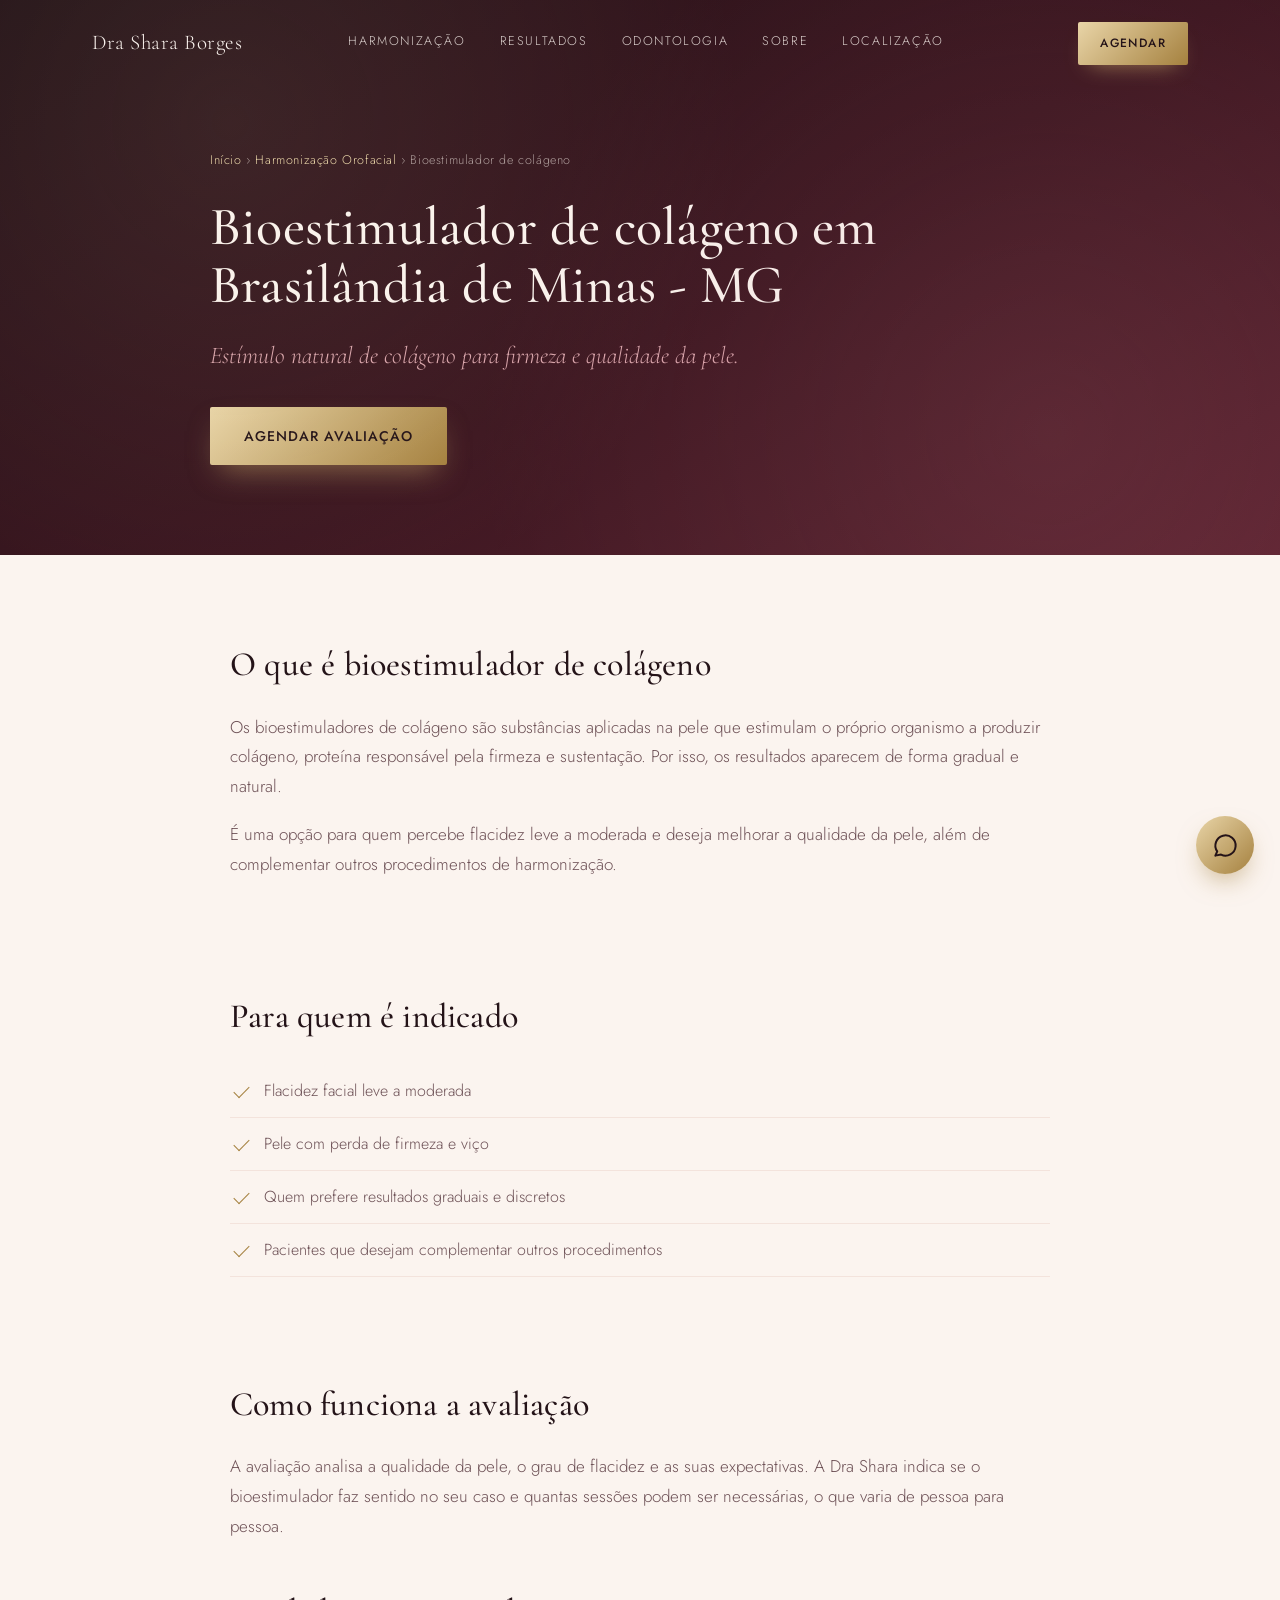
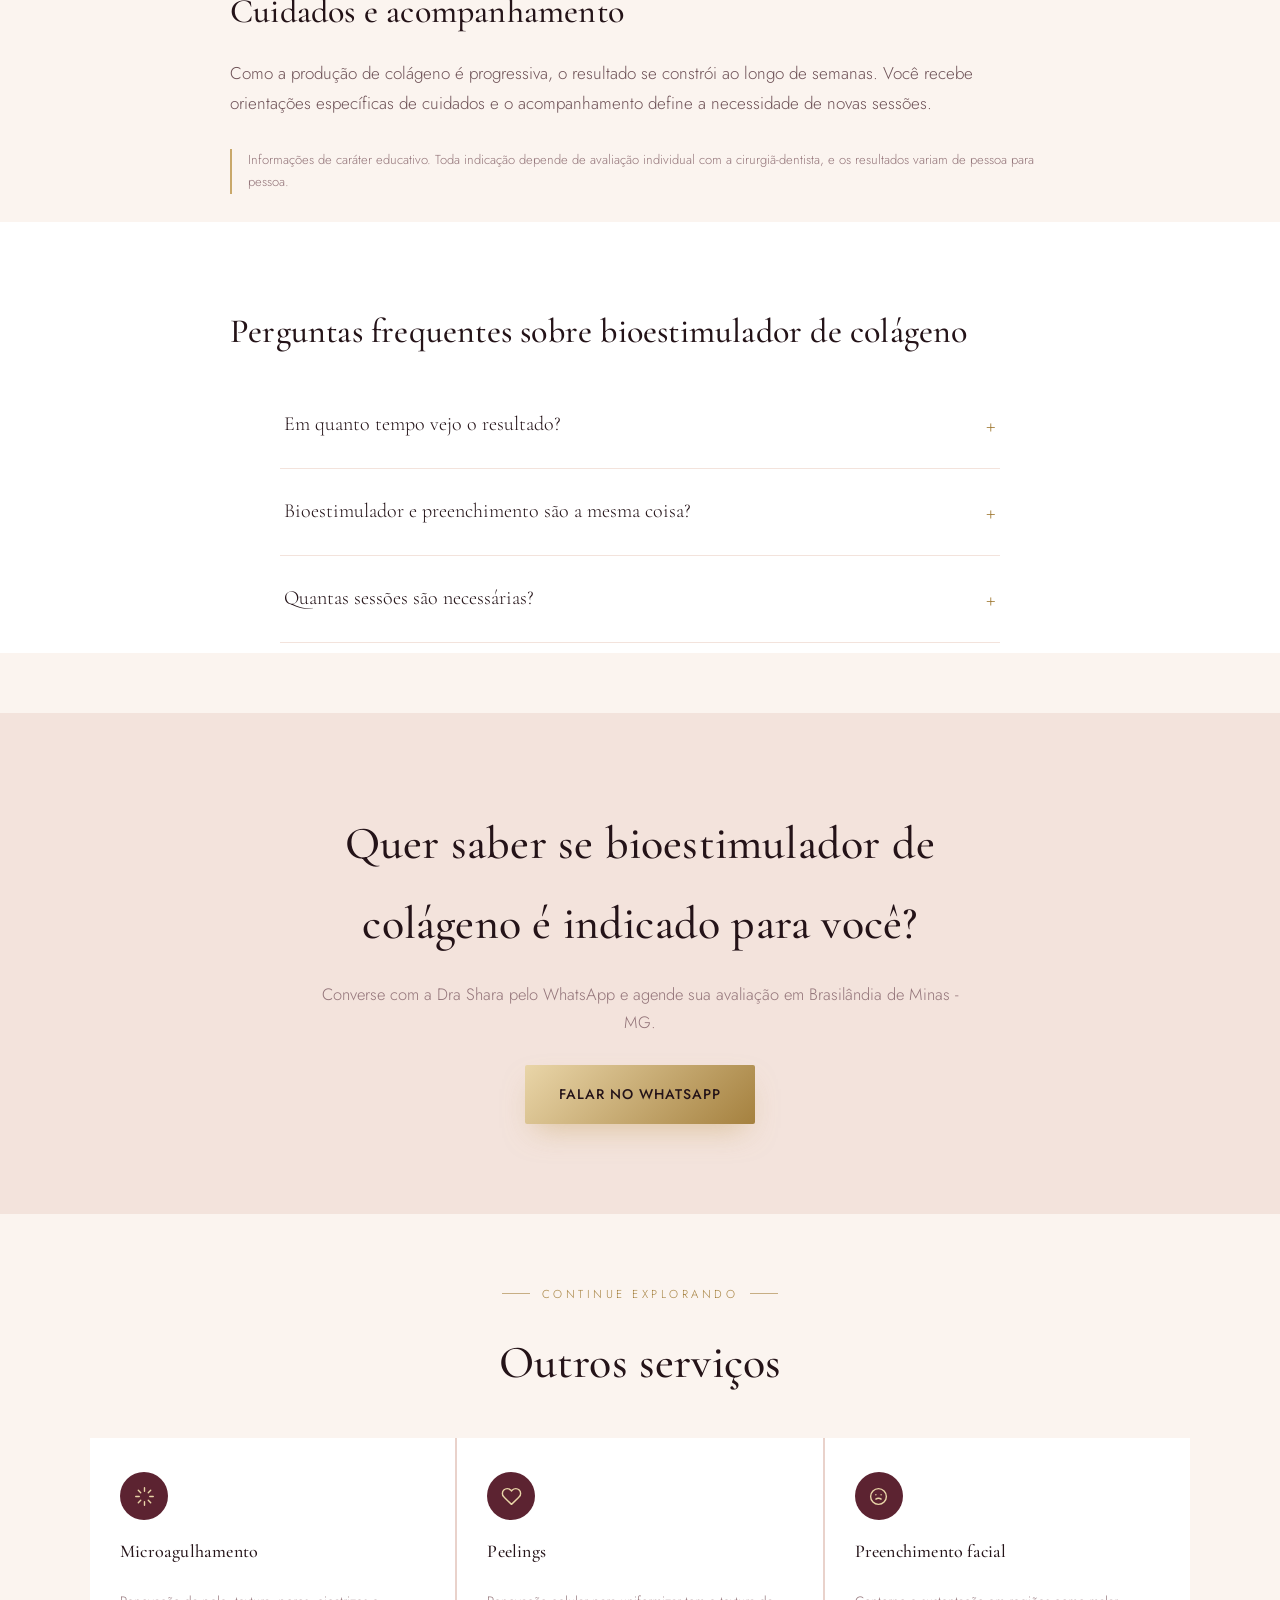
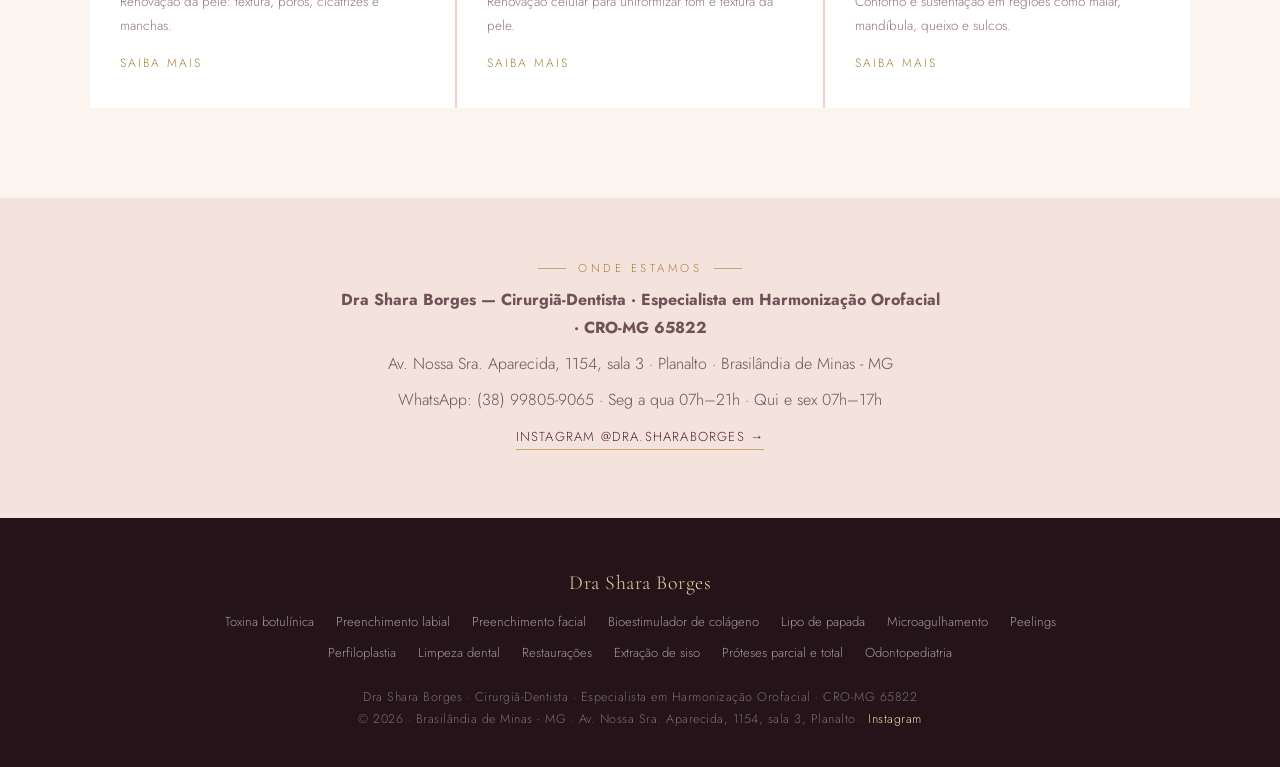
==== bioestimulador-de-colageno-brasilandia-de-minas/index.html @ ae431eef "Prévia do site da Dra Shara Borges" ====
<!DOCTYPE html>
<html lang="pt-BR">
<head>
<meta charset="UTF-8">
<meta name="robots" content="noindex, nofollow">
<meta name="viewport" content="width=device-width, initial-scale=1.0">
<title>Bioestimulador de colágeno em Brasilândia de Minas - MG | Dra Shara Borges</title>
<meta name="description" content="Bioestimulador de colágeno em Brasilândia de Minas - MG: firmeza e qualidade da pele. Avaliação individual com a Dra Shara Borges.">
<link rel="canonical" href="https://annepriscilla.github.io/anne-dra-shara-borges/bioestimulador-de-colageno-brasilandia-de-minas/">
<meta property="og:type" content="website">
<meta property="og:locale" content="pt_BR">
<meta property="og:title" content="Bioestimulador de colágeno em Brasilândia de Minas - MG | Dra Shara Borges">
<meta property="og:description" content="Bioestimulador de colágeno em Brasilândia de Minas - MG: firmeza e qualidade da pele. Avaliação individual com a Dra Shara Borges.">
<meta property="og:url" content="https://annepriscilla.github.io/anne-dra-shara-borges/bioestimulador-de-colageno-brasilandia-de-minas/">
<meta property="og:image" content="https://annepriscilla.github.io/anne-dra-shara-borges/assets/dra-shara.jpg">
<link rel="preconnect" href="https://fonts.googleapis.com">
<link rel="preconnect" href="https://fonts.gstatic.com" crossorigin>
<link href="https://fonts.googleapis.com/css2?family=Cormorant+Garamond:ital,wght@0,400;0,500;0,600;1,400;1,500&family=Jost:wght@300;400;500;600&display=swap" rel="stylesheet">
<link rel="stylesheet" href="../assets/style.css">
<script type="application/ld+json">{"@context": "https://schema.org", "@type": "Service", "name": "Bioestimulador de colágeno", "serviceType": "Bioestimulador de colágeno", "url": "https://annepriscilla.github.io/anne-dra-shara-borges/bioestimulador-de-colageno-brasilandia-de-minas/", "description": "Bioestimulador de colágeno em Brasilândia de Minas - MG: firmeza e qualidade da pele. Avaliação individual com a Dra Shara Borges.", "areaServed": {"@type": "City", "name": "Brasilândia de Minas"}, "provider": {"@id": "https://annepriscilla.github.io/anne-dra-shara-borges/#dentista"}}</script><script type="application/ld+json">{"@context": "https://schema.org", "@type": "FAQPage", "mainEntity": [{"@type": "Question", "name": "Em quanto tempo vejo o resultado?", "acceptedAnswer": {"@type": "Answer", "text": "O estímulo de colágeno é gradual. O tempo varia de pessoa para pessoa."}}, {"@type": "Question", "name": "Bioestimulador e preenchimento são a mesma coisa?", "acceptedAnswer": {"@type": "Answer", "text": "Não. O preenchimento repõe volume, e o bioestimulador estimula a produção do próprio colágeno."}}, {"@type": "Question", "name": "Quantas sessões são necessárias?", "acceptedAnswer": {"@type": "Answer", "text": "A avaliação individual define o plano para o seu caso."}}]}</script><script type="application/ld+json">{"@context": "https://schema.org", "@type": "BreadcrumbList", "itemListElement": [{"@type": "ListItem", "position": 1, "name": "Início", "item": "https://annepriscilla.github.io/anne-dra-shara-borges/"}, {"@type": "ListItem", "position": 2, "name": "Harmonização Orofacial", "item": "https://annepriscilla.github.io/anne-dra-shara-borges/#harmonizacao"}, {"@type": "ListItem", "position": 3, "name": "Bioestimulador de colágeno", "item": "https://annepriscilla.github.io/anne-dra-shara-borges/bioestimulador-de-colageno-brasilandia-de-minas/"}]}</script><script type="application/ld+json">{"@context": "https://schema.org", "@type": "Dentist", "@id": "https://annepriscilla.github.io/anne-dra-shara-borges/#dentista", "name": "Dra Shara Borges — Cirurgiã-Dentista", "url": "https://annepriscilla.github.io/anne-dra-shara-borges/", "telephone": "+55-38-99805-9065", "description": "Cirurgiã-dentista em Brasilândia de Minas - MG: odontologia geral e harmonização orofacial.", "medicalSpecialty": "Dentistry", "image": "https://annepriscilla.github.io/anne-dra-shara-borges/assets/dra-shara.jpg", "sameAs": ["https://www.instagram.com/dra.sharaborges/", "https://www.google.com/maps?cid=5291907284782549508"], "hasMap": "https://www.google.com/maps?cid=5291907284782549508", "geo": {"@type": "GeoCoordinates", "latitude": -17.0038093, "longitude": -46.0063316}, "openingHoursSpecification": [{"@type": "OpeningHoursSpecification", "dayOfWeek": ["Monday", "Tuesday", "Wednesday"], "opens": "07:00", "closes": "21:00"}, {"@type": "OpeningHoursSpecification", "dayOfWeek": ["Thursday", "Friday"], "opens": "07:00", "closes": "17:00"}], "address": {"@type": "PostalAddress", "streetAddress": "Av. Nossa Sra. Aparecida, 1154, sala 3", "addressLocality": "Brasilândia de Minas", "addressRegion": "MG", "addressCountry": "BR"}, "areaServed": {"@type": "City", "name": "Brasilândia de Minas"}, "hasOfferCatalog": {"@type": "OfferCatalog", "name": "Serviços", "itemListElement": [{"@type": "Offer", "itemOffered": {"@type": "Service", "name": "Toxina botulínica (Botox)", "url": "https://annepriscilla.github.io/anne-dra-shara-borges/toxina-botulinica-brasilandia-de-minas/"}}, {"@type": "Offer", "itemOffered": {"@type": "Service", "name": "Preenchimento labial", "url": "https://annepriscilla.github.io/anne-dra-shara-borges/preenchimento-labial-brasilandia-de-minas/"}}, {"@type": "Offer", "itemOffered": {"@type": "Service", "name": "Preenchimento facial", "url": "https://annepriscilla.github.io/anne-dra-shara-borges/preenchimento-facial-brasilandia-de-minas/"}}, {"@type": "Offer", "itemOffered": {"@type": "Service", "name": "Bioestimulador de colágeno", "url": "https://annepriscilla.github.io/anne-dra-shara-borges/bioestimulador-de-colageno-brasilandia-de-minas/"}}, {"@type": "Offer", "itemOffered": {"@type": "Service", "name": "Lipo de papada", "url": "https://annepriscilla.github.io/anne-dra-shara-borges/lipo-de-papada-brasilandia-de-minas/"}}, {"@type": "Offer", "itemOffered": {"@type": "Service", "name": "Microagulhamento", "url": "https://annepriscilla.github.io/anne-dra-shara-borges/microagulhamento-brasilandia-de-minas/"}}, {"@type": "Offer", "itemOffered": {"@type": "Service", "name": "Peelings", "url": "https://annepriscilla.github.io/anne-dra-shara-borges/peelings-brasilandia-de-minas/"}}, {"@type": "Offer", "itemOffered": {"@type": "Service", "name": "Perfiloplastia", "url": "https://annepriscilla.github.io/anne-dra-shara-borges/perfiloplastia-brasilandia-de-minas/"}}, {"@type": "Offer", "itemOffered": {"@type": "Service", "name": "Limpeza dental (profilaxia)", "url": "https://annepriscilla.github.io/anne-dra-shara-borges/limpeza-dental-brasilandia-de-minas/"}}, {"@type": "Offer", "itemOffered": {"@type": "Service", "name": "Restaurações dentárias", "url": "https://annepriscilla.github.io/anne-dra-shara-borges/restauracoes-brasilandia-de-minas/"}}, {"@type": "Offer", "itemOffered": {"@type": "Service", "name": "Extração de siso", "url": "https://annepriscilla.github.io/anne-dra-shara-borges/extracao-de-siso-brasilandia-de-minas/"}}, {"@type": "Offer", "itemOffered": {"@type": "Service", "name": "Próteses removíveis (parcial e total)", "url": "https://annepriscilla.github.io/anne-dra-shara-borges/proteses-removiveis-brasilandia-de-minas/"}}, {"@type": "Offer", "itemOffered": {"@type": "Service", "name": "Odontopediatria", "url": "https://annepriscilla.github.io/anne-dra-shara-borges/odontopediatria-brasilandia-de-minas/"}}]}}</script>
</head>
<body>
<nav id="nav">
  <div class="nav-inner">
    <a href="../index.html" class="nav-logo">Dra Shara Borges</a>
    <div class="nav-links">
      <a href="../index.html#harmonizacao">Harmonização</a>
      <a href="../index.html#resultados">Resultados</a>
      <a href="../index.html#odontologia">Odontologia</a>
      <a href="../index.html#sobre">Sobre</a>
      <a href="../index.html#localizacao">Localização</a>
    </div>
    <a class="nav-cta" href="https://wa.me/5538998059065?text=Ol%C3%A1%2C%20vim%20pelo%20site%20e%20gostaria%20de%20agendar%20uma%20avalia%C3%A7%C3%A3o." target="_blank" rel="noopener">Agendar</a>
  </div>
</nav>
<header class="page-hero">
  <div class="in">
    <p class="crumbs"><a href="../index.html">Início</a> › <a href="../index.html#harmonizacao">Harmonização Orofacial</a> › Bioestimulador de colágeno</p>
    <h1>Bioestimulador de colágeno em Brasilândia de Minas - MG</h1>
    <p class="lead">Estímulo natural de colágeno para firmeza e qualidade da pele.</p>
    <a class="btn" href="https://wa.me/5538998059065?text=Ol%C3%A1%2C%20vim%20pelo%20Google%20e%20gostaria%20de%20saber%20mais%20sobre%20bioestimulador%20de%20col%C3%A1geno." target="_blank" rel="noopener">Agendar avaliação</a>
  </div>
</header>
<section class="prose"><div class="wrap">
  <h2>O que é bioestimulador de colágeno</h2>
  <p>Os bioestimuladores de colágeno são substâncias aplicadas na pele que estimulam o próprio organismo a produzir colágeno, proteína responsável pela firmeza e sustentação. Por isso, os resultados aparecem de forma gradual e natural.</p><p>É uma opção para quem percebe flacidez leve a moderada e deseja melhorar a qualidade da pele, além de complementar outros procedimentos de harmonização.</p>
</div></section>
<section class="prose"><div class="wrap">
  <h2>Para quem é indicado</h2>
  <ul class="checklist"><li>Flacidez facial leve a moderada</li><li>Pele com perda de firmeza e viço</li><li>Quem prefere resultados graduais e discretos</li><li>Pacientes que desejam complementar outros procedimentos</li></ul>
</div></section>
<section class="prose"><div class="wrap">
  <h2>Como funciona a avaliação</h2>
  <p>A avaliação analisa a qualidade da pele, o grau de flacidez e as suas expectativas. A Dra Shara indica se o bioestimulador faz sentido no seu caso e quantas sessões podem ser necessárias, o que varia de pessoa para pessoa.</p>
  <h2 style="margin-top:40px">Cuidados e acompanhamento</h2>
  <p>Como a produção de colágeno é progressiva, o resultado se constrói ao longo de semanas. Você recebe orientações específicas de cuidados e o acompanhamento define a necessidade de novas sessões.</p>
  <p class="nota-legal">Informações de caráter educativo. Toda indicação depende de avaliação individual com a cirurgiã-dentista, e os resultados variam de pessoa para pessoa.</p>
</div></section>
<section class="prose faq"><div class="wrap">
  <h2>Perguntas frequentes sobre bioestimulador de colágeno</h2>
  <div class="faq-list" style="margin-top:20px"><details><summary>Em quanto tempo vejo o resultado?</summary><p>O estímulo de colágeno é gradual. O tempo varia de pessoa para pessoa.</p></details><details><summary>Bioestimulador e preenchimento são a mesma coisa?</summary><p>Não. O preenchimento repõe volume, e o bioestimulador estimula a produção do próprio colágeno.</p></details><details><summary>Quantas sessões são necessárias?</summary><p>A avaliação individual define o plano para o seu caso.</p></details></div>
</div></section>
<section class="cta-mid" style="margin-top:60px"><div class="cta-mid-inner">
  <h2>Quer saber se bioestimulador de colágeno é indicado para você?</h2>
  <p>Converse com a Dra Shara pelo WhatsApp e agende sua avaliação em Brasilândia de Minas - MG.</p>
  <a class="btn" href="https://wa.me/5538998059065?text=Ol%C3%A1%2C%20vim%20pelo%20Google%20e%20gostaria%20de%20saber%20mais%20sobre%20bioestimulador%20de%20col%C3%A1geno." target="_blank" rel="noopener">Falar no WhatsApp</a>
</div></section>
<section class="related">
  <p class="section-label">Continue explorando</p>
  <h2>Outros serviços</h2>
  <div class="servicos-grid">
    <div class="servico"><div class="icon-ring"><svg viewBox="0 0 24 24" fill="none" stroke-width="1.6" stroke-linecap="round" stroke-linejoin="round"><path d="M12 2v4M12 18v4M4.9 4.9l2.8 2.8M16.3 16.3l2.8 2.8M2 12h4M18 12h4M4.9 19.1l2.8-2.8M16.3 7.7l2.8-2.8"/></svg></div>
      <h3><a href="../microagulhamento-brasilandia-de-minas/">Microagulhamento</a></h3><p>Renovação da pele: textura, poros, cicatrizes e manchas.</p><span class="mais">Saiba mais</span></div>
    <div class="servico"><div class="icon-ring"><svg viewBox="0 0 24 24" fill="none" stroke-width="1.6" stroke-linecap="round" stroke-linejoin="round"><path d="M20.8 4.6a5.5 5.5 0 0 0-7.8 0L12 5.6l-1-1a5.5 5.5 0 0 0-7.8 7.8l1 1L12 21l7.8-7.6 1-1a5.5 5.5 0 0 0 0-7.8z"/></svg></div>
      <h3><a href="../peelings-brasilandia-de-minas/">Peelings</a></h3><p>Renovação celular para uniformizar tom e textura da pele.</p><span class="mais">Saiba mais</span></div>
    <div class="servico"><div class="icon-ring"><svg viewBox="0 0 24 24" fill="none" stroke-width="1.6" stroke-linecap="round" stroke-linejoin="round"><circle cx="12" cy="12" r="9"/><path d="M9 15c.83-.67 1.87-1 3-1s2.17.33 3 1M9 10h.01M15 10h.01"/></svg></div>
      <h3><a href="../preenchimento-facial-brasilandia-de-minas/">Preenchimento facial</a></h3><p>Contorno e sustentação em regiões como malar, mandíbula, queixo e sulcos.</p><span class="mais">Saiba mais</span></div>
  </div>
</section>
<section class="local-mini">
  <p class="section-label">Onde estamos</p>
  <p><strong>Dra Shara Borges — Cirurgiã-Dentista · Especialista em Harmonização Orofacial · CRO-MG 65822</strong></p>
  <p>Av. Nossa Sra. Aparecida, 1154, sala 3 · Planalto · Brasilândia de Minas - MG</p>
  <p>WhatsApp: (38) 99805-9065 · Seg a qua 07h–21h · Qui e sex 07h–17h</p>
  <p><a class="link-arrow" href="https://www.instagram.com/dra.sharaborges/" target="_blank" rel="noopener">Instagram @dra.sharaborges →</a></p>
</section>
<footer>
  <p class="foot-logo">Dra Shara Borges</p>
  <div class="foot-links"><a href="../toxina-botulinica-brasilandia-de-minas/">Toxina botulínica</a><a href="../preenchimento-labial-brasilandia-de-minas/">Preenchimento labial</a><a href="../preenchimento-facial-brasilandia-de-minas/">Preenchimento facial</a><a href="../bioestimulador-de-colageno-brasilandia-de-minas/">Bioestimulador de colágeno</a><a href="../lipo-de-papada-brasilandia-de-minas/">Lipo de papada</a><a href="../microagulhamento-brasilandia-de-minas/">Microagulhamento</a><a href="../peelings-brasilandia-de-minas/">Peelings</a><a href="../perfiloplastia-brasilandia-de-minas/">Perfiloplastia</a><a href="../limpeza-dental-brasilandia-de-minas/">Limpeza dental</a><a href="../restauracoes-brasilandia-de-minas/">Restaurações</a><a href="../extracao-de-siso-brasilandia-de-minas/">Extração de siso</a><a href="../proteses-removiveis-brasilandia-de-minas/">Próteses parcial e total</a><a href="../odontopediatria-brasilandia-de-minas/">Odontopediatria</a></div>
  <p>Dra Shara Borges · Cirurgiã-Dentista · Especialista em Harmonização Orofacial · CRO-MG 65822</p>
  <p>© 2026 · Brasilândia de Minas - MG · Av. Nossa Sra. Aparecida, 1154, sala 3, Planalto · <a href="https://www.instagram.com/dra.sharaborges/" target="_blank" rel="noopener">Instagram</a></p>
</footer>
<a class="whats-float" href="https://wa.me/5538998059065?text=Ol%C3%A1%2C%20vim%20pelo%20site%20e%20gostaria%20de%20agendar%20uma%20avalia%C3%A7%C3%A3o." target="_blank" rel="noopener" aria-label="WhatsApp">
  <svg viewBox="0 0 24 24" fill="none" stroke="currentColor" stroke-width="1.8" stroke-linecap="round" stroke-linejoin="round"><path d="M3 21l1.65-3.8a9 9 0 1 1 3.4 2.9L3 21"/></svg>
</a>
<script>
  const nav = document.getElementById('nav');
  window.addEventListener('scroll', () => nav.classList.toggle('scrolled', window.scrollY > 40));
  nav.classList.toggle('scrolled', window.scrollY > 40);
</script>
</body>
</html>
---- assets/style.css ----
:root {
    --ink: #241318;
    --wine: #5C2331;
    --wine-deep: #3D1721;
    --rose: #B76E79;
    --rose-soft: #D9A5AC;
    --gold: #C9A86A;
    --gold-light: #E9D5A8;
    --gold-deep: #A5813F;
    --cream: #FBF4EF;
    --sand: #F3E3DC;
    --text: #6E5257;
    --text-soft: #937479;
    --white: #FFFFFF;
    --serif: 'Cormorant Garamond', Georgia, serif;
    --sans: 'Jost', 'Helvetica Neue', sans-serif;
    --ease: cubic-bezier(.22,1,.36,1);
  }
  * { margin: 0; padding: 0; box-sizing: border-box; }
  body {
    font-family: var(--sans);
    background: var(--cream);
    color: var(--text);
    line-height: 1.75;
    font-weight: 300;
    overflow-x: hidden;
  }
  h1, h2, h3 { font-family: var(--serif); color: var(--ink); font-weight: 500; letter-spacing: 0.2px; }
  ::selection { background: var(--gold-light); color: var(--ink); }

  .reveal { opacity: 0; transform: translateY(28px); transition: opacity 0.9s var(--ease), transform 0.9s var(--ease); }
  .reveal.in { opacity: 1; transform: translateY(0); }
  .reveal-d1 { transition-delay: .1s; } .reveal-d2 { transition-delay: .2s; } .reveal-d3 { transition-delay: .3s; }

  nav {
    position: fixed; top: 0; left: 0; right: 0; z-index: 200;
    background: rgba(251, 244, 239, 0);
    backdrop-filter: blur(0px);
    border-bottom: 1px solid transparent;
    transition: background 0.4s var(--ease), border-color 0.4s var(--ease), backdrop-filter 0.4s var(--ease);
    padding: 22px 0;
  }
  nav.scrolled { background: rgba(251, 244, 239, 0.92); backdrop-filter: blur(10px); border-color: rgba(197,168,106,0.25); padding: 14px 0; }
  .nav-inner {
    max-width: 1160px; margin: 0 auto; padding: 0 32px;
    display: flex; align-items: center; justify-content: space-between;
  }
  .nav-logo { font-family: var(--serif); font-size: 21px; color: var(--ink); text-decoration: none; letter-spacing: 0.5px; }
  nav.scrolled .nav-logo, nav:not(.scrolled) .nav-logo { color: var(--ink); }
  .nav-links { display: flex; gap: 34px; }
  .nav-links a {
    position: relative; color: var(--text); text-decoration: none; font-size: 12.5px;
    letter-spacing: 1.6px; text-transform: uppercase; transition: color 0.2s; padding-bottom: 4px;
  }
  .nav-links a::after {
    content: ""; position: absolute; left: 0; bottom: 0; width: 0; height: 1px; background: var(--gold-deep);
    transition: width 0.3s var(--ease);
  }
  .nav-links a:hover { color: var(--wine); }
  .nav-links a:hover::after { width: 100%; }
  @media (max-width: 820px) { .nav-links { display: none; } }

  /* ---------- Hero ---------- */
  header {
    position: relative; min-height: 100vh; display: flex; align-items: center;
    background: linear-gradient(150deg, var(--ink) 0%, var(--wine-deep) 46%, var(--wine) 100%);
    overflow: hidden; padding: 140px 0 80px;
  }
  header::before {
    content: ""; position: absolute; inset: 0; opacity: 0.5; pointer-events: none;
    background-image: radial-gradient(circle at 18% 22%, rgba(233,213,168,0.16), transparent 45%),
                       radial-gradient(circle at 82% 78%, rgba(183,110,121,0.28), transparent 50%);
  }
  .grain { position: absolute; inset: 0; opacity: 0.05; mix-blend-mode: overlay; pointer-events: none; }
  .hero-inner {
    position: relative; z-index: 2; max-width: 1160px; margin: 0 auto; padding: 0 32px;
    display: grid; grid-template-columns: 1.05fr 0.95fr; gap: 64px; align-items: center;
  }
  @media (max-width: 900px) { .hero-inner { grid-template-columns: 1fr; text-align: center; gap: 48px; } }

  .eyebrow {
    display: inline-flex; align-items: center; gap: 10px;
    font-size: 11.5px; letter-spacing: 3.5px; text-transform: uppercase; color: var(--gold-light);
    margin-bottom: 22px;
  }
  .eyebrow::before { content: ""; width: 34px; height: 1px; background: var(--gold-light); }
  @media (max-width: 900px) { .eyebrow { justify-content: center; } }

  header h1 { color: var(--cream); font-size: clamp(42px, 6vw, 68px); line-height: 1.04; letter-spacing: 0.2px; }
  header h1 em { color: var(--gold-light); font-style: italic; }
  .hero-tagline {
    font-family: var(--serif); font-style: italic; color: var(--rose-soft);
    font-size: clamp(19px, 2.2vw, 24px); max-width: 460px; margin: 22px 0 34px;
  }
  @media (max-width: 900px) { .hero-tagline { margin-left: auto; margin-right: auto; } }

  .btn {
    display: inline-flex; align-items: center; gap: 11px;
    background: linear-gradient(135deg, var(--gold-light), var(--gold-deep));
    color: var(--ink);
    font-family: var(--sans); font-size: 14px; font-weight: 500; letter-spacing: 1px; text-transform: uppercase;
    padding: 17px 34px; border-radius: 2px; text-decoration: none;
    box-shadow: 0 14px 30px -10px rgba(201,168,106,0.55);
    transition: transform 0.35s var(--ease), box-shadow 0.35s var(--ease);
  }
  .btn:hover { transform: translateY(-3px); box-shadow: 0 20px 38px -10px rgba(201,168,106,0.7); }
  .btn svg { width: 18px; height: 18px; }
  .btn-ghost {
    background: transparent; color: var(--cream); border: 1px solid rgba(251,244,239,0.35);
    box-shadow: none; letter-spacing: 1px;
  }
  .btn-ghost:hover { border-color: var(--gold-light); color: var(--gold-light); box-shadow: none; transform: translateY(-3px); }
  .btn-dark { background: linear-gradient(135deg, var(--wine), var(--ink)); color: var(--cream); box-shadow: 0 14px 30px -10px rgba(61,23,33,0.45); }
  .btn-dark:hover { box-shadow: 0 20px 38px -10px rgba(61,23,33,0.6); }

  .hero-cta-row { display: flex; gap: 16px; flex-wrap: wrap; }
  @media (max-width: 900px) { .hero-cta-row { justify-content: center; } }
  .hero-local { margin-top: 30px; font-size: 12.5px; letter-spacing: 0.5px; color: rgba(251,244,239,0.55); }

  /* ---------- Hero photo ---------- */
  .photo-frame { position: relative; aspect-ratio: 4/5; border-radius: 6px; overflow: hidden; box-shadow: 0 40px 80px -30px rgba(0,0,0,0.6); }
  .photo-frame img { position: absolute; inset: 0; width: 100%; height: 100%; object-fit: cover; object-position: 50% 20%; display: block; }

  section { padding: 120px 32px; position: relative; }
  .container { max-width: 1160px; margin: 0 auto; }
  .section-label {
    font-size: 11.5px; letter-spacing: 3.5px; text-transform: uppercase; color: var(--gold-deep);
    display: flex; align-items: center; justify-content: center; gap: 12px; margin-bottom: 18px;
  }
  .section-label::before, .section-label::after { content: ""; width: 28px; height: 1px; background: var(--gold-deep); opacity: 0.6; }
  section h2 { font-size: clamp(32px, 4.2vw, 46px); text-align: center; margin-bottom: 16px; }
  .section-intro { text-align: center; max-width: 580px; margin: 0 auto 56px; font-size: 16.5px; color: var(--text-soft); }

  /* ---------- Confiança ---------- */
  .confianca { background: var(--white); }
  .trust-grid { display: grid; grid-template-columns: repeat(auto-fit, minmax(220px, 1fr)); gap: 4px; max-width: 1000px; margin: 0 auto; }
  .trust { text-align: center; padding: 40px 26px; border-left: 1px solid var(--sand); transition: transform 0.4s var(--ease); }
  .trust:first-child { border-left: none; }
  @media (max-width: 700px) { .trust { border-left: none; border-top: 1px solid var(--sand); } .trust:first-child { border-top: none; } }
  .trust:hover { transform: translateY(-6px); }
  .trust .icon-ring {
    width: 56px; height: 56px; border-radius: 50%; border: 1px solid var(--gold);
    display: flex; align-items: center; justify-content: center; margin: 0 auto 20px;
  }
  .trust svg { width: 24px; height: 24px; stroke: var(--wine); }
  .trust h3 { font-size: 19px; margin-bottom: 10px; }
  .trust p { font-size: 14px; color: var(--text-soft); }

  /* ---------- Serviços ---------- */
  .harmonizacao { background: linear-gradient(180deg, var(--sand) 0%, var(--cream) 100%); }
  .servicos-grid { display: grid; grid-template-columns: repeat(auto-fit, minmax(250px, 1fr)); gap: 2px; max-width: 1100px; margin: 0 auto; background: var(--sand-deep, #E9D2CB); }
  .servico {
    background: var(--white); padding: 34px 30px;
    display: flex; flex-direction: column; gap: 16px;
    transition: background 0.4s var(--ease), transform 0.4s var(--ease);
  }
  .servico:hover { background: var(--cream); transform: translateY(-4px); }
  .servico .icon-ring {
    width: 48px; height: 48px; border-radius: 50%; background: var(--wine); color: var(--cream);
    display: flex; align-items: center; justify-content: center; flex-shrink: 0;
  }
  .servico svg { width: 21px; height: 21px; stroke: var(--gold-light); }
  .servico h3 { font-size: 18px; margin-bottom: 6px; }
  .servico p { font-size: 13.5px; color: var(--text-soft); }

  .resultados { background: var(--white); }
  .resultados-grid { display: grid; grid-template-columns: repeat(auto-fit, minmax(240px, 1fr)); gap: 22px; max-width: 1100px; margin: 0 auto; }
  .resultado { position: relative; border-radius: 3px; overflow: hidden; box-shadow: 0 20px 40px -20px rgba(36,19,24,0.35); }
  .resultado img {
    width: 100%; aspect-ratio: 4/5; object-fit: cover; display: block;
    filter: saturate(0.92) contrast(1.03);
    transition: transform 0.6s var(--ease);
  }
  .resultado:hover img { transform: scale(1.06); }
  .resultado::after {
    content: ""; position: absolute; inset: 0;
    background: linear-gradient(to top, rgba(36,19,24,0.75) 0%, rgba(36,19,24,0.05) 42%, transparent 60%);
    pointer-events: none;
  }
  .resultado figcaption {
    position: absolute; left: 18px; bottom: 16px; z-index: 2;
    color: var(--cream); font-family: var(--serif); font-style: italic; font-size: 17px; letter-spacing: 0.3px;
  }
  .resultados-nota { text-align: center; margin-top: 34px; font-size: 12.5px; letter-spacing: 0.5px; color: var(--text-soft); }

  .cta-mid { background: var(--sand); padding: 90px 32px; }
  .cta-mid-inner { max-width: 640px; margin: 0 auto; text-align: center; }
  .cta-mid-inner p { margin: 0 auto 28px; color: var(--text-soft); font-size: 16.5px; }
  .faq { background: var(--white); }
  .faq-list { max-width: 720px; margin: 40px auto 0; }
  .faq details { border-bottom: 1px solid var(--sand); padding: 22px 4px; }
  .faq summary { font-family: var(--serif); font-size: 20px; color: var(--ink); cursor: pointer; list-style: none; display: flex; justify-content: space-between; gap: 16px; align-items: center; }
  .faq summary::-webkit-details-marker { display: none; }
  .faq summary::after { content: "+"; color: var(--gold-deep); font-size: 24px; }
  .faq details[open] summary::after { content: "–"; }
  .faq details p { padding-top: 12px; font-size: 15px; color: var(--text-soft); }
  .odontologia { background: var(--white); }
  .odontologia .servicos-grid { background: var(--sand); }

  /* ---------- Sobre ---------- */
  .sobre { background: linear-gradient(150deg, var(--ink) 0%, var(--wine-deep) 55%, var(--wine) 100%); color: var(--cream); }
  .sobre .section-label { color: var(--gold-light); }
  .sobre .section-label::before, .sobre .section-label::after { background: var(--gold-light); }
  .sobre h2 { color: var(--cream); }
  .sobre-inner { max-width: 1000px; margin: 0 auto; display: grid; grid-template-columns: 0.85fr 1.15fr; gap: 60px; align-items: center; }
  @media (max-width: 860px) { .sobre-inner { grid-template-columns: 1fr; } }
  .sobre-frame {
    aspect-ratio: 3/4; border-radius: 4px; position: relative; overflow: hidden;
    background: linear-gradient(160deg, rgba(233,213,168,0.14), rgba(0,0,0,0.2));
    border: 1px solid rgba(233,213,168,0.3);
  }
  .sobre-frame .mono { position: absolute; inset: 0; display: flex; align-items: center; justify-content: center; }
  .sobre-frame .mono svg { width: 64px; height: 64px; opacity: 0.6; }
  .sobre-text p { font-size: 17px; margin-bottom: 18px; color: rgba(251,244,239,0.88); }
  .sobre-text p em { color: rgba(251,244,239,0.6); }
  .cred {
    margin-top: 22px; padding: 20px 24px; background: rgba(251,244,239,0.06);
    border-left: 2px solid var(--gold); font-size: 14px; color: rgba(251,244,239,0.75);
  }
  .cred strong { font-weight: 500; color: var(--gold-light); }

  /* ---------- Localização ---------- */
  .local-inner { max-width: 1080px; margin: 0 auto; display: grid; grid-template-columns: 0.85fr 1.15fr; gap: 44px; align-items: center; }
  @media (max-width: 820px) { .local-inner { grid-template-columns: 1fr; } }
  .local-info .end { font-size: clamp(24px,3vw,30px); color: var(--ink); font-family: var(--serif); margin-bottom: 16px; line-height: 1.3; }
  .local-info p { font-size: 15px; margin-bottom: 22px; color: var(--text-soft); }
  .mapa { border-radius: 4px; overflow: hidden; border: 1px solid var(--sand-deep, #E9D2CB); filter: grayscale(0.15) sepia(0.08); }
  .mapa iframe { width: 100%; height: 340px; border: 0; display: block; }

  /* ---------- CTA final ---------- */
  .cta-final {
    background: linear-gradient(150deg, var(--wine) 0%, var(--ink) 100%);
    text-align: center; padding: 130px 32px;
  }
  .cta-final .section-label { color: var(--gold-light); }
  .cta-final .section-label::before, .cta-final .section-label::after { background: var(--gold-light); }
  .cta-final h2 { color: var(--cream); }
  .cta-final p { color: rgba(251,244,239,0.7); max-width: 480px; margin: 0 auto 36px; font-size: 16px; }

  footer { padding: 48px 32px 36px; text-align: center; background: var(--ink); }
  footer .foot-logo { font-family: var(--serif); font-size: 20px; color: var(--gold-light); margin-bottom: 10px; }
  footer p { font-size: 12.5px; color: rgba(251,244,239,0.4); letter-spacing: 0.5px; }

  .whats-float {
    position: fixed; bottom: 26px; right: 26px; z-index: 300;
    width: 58px; height: 58px; border-radius: 50%;
    background: linear-gradient(135deg, var(--gold-light), var(--gold-deep));
    display: flex; align-items: center; justify-content: center;
    box-shadow: 0 12px 26px -8px rgba(165,129,63,0.6); text-decoration: none;
    transition: transform 0.3s var(--ease);
  }
  .whats-float:hover { transform: scale(1.08); }
  .whats-float svg { width: 27px; height: 27px; stroke: var(--ink); }

  .servico h3 a { color: inherit; text-decoration: none; }
  .servico h3 a::after { content: ""; position: absolute; inset: 0; }
  .servico { position: relative; }
  .servico .mais { margin-top: auto; font-size: 12px; letter-spacing: 2px; text-transform: uppercase; color: var(--gold-deep); }
  .foot-links { max-width: 900px; margin: 0 auto 22px; display: flex; flex-wrap: wrap; justify-content: center; gap: 8px 22px; }
  .foot-links a { color: rgba(251,244,239,0.6); text-decoration: none; font-size: 13px; }
  .foot-links a:hover { color: var(--gold-light); }
  .page-hero { background: linear-gradient(150deg, var(--ink) 0%, var(--wine-deep) 55%, var(--wine) 100%); padding: 150px 32px 90px; color: var(--cream); position: relative; overflow: hidden; }
  .page-hero .in { max-width: 860px; margin: 0 auto; }
  .crumbs { font-size: 12.5px; letter-spacing: 0.6px; color: rgba(251,244,239,0.6); margin-bottom: 26px; }
  .crumbs a { color: var(--gold-light); text-decoration: none; }
  .page-hero h1 { color: var(--cream); font-size: clamp(34px, 5vw, 54px); line-height: 1.08; }
  .page-hero .lead { font-family: var(--serif); font-style: italic; color: var(--rose-soft); font-size: clamp(19px, 2.3vw, 24px); margin: 20px 0 30px; max-width: 620px; }
  .prose { padding: 80px 32px 10px; }
  .prose .wrap { max-width: 820px; margin: 0 auto; }
  .prose h2 { text-align: left; font-size: clamp(26px, 3.4vw, 34px); margin-bottom: 18px; }
  .prose p { font-size: 17px; margin-bottom: 18px; }
  .checklist { list-style: none; margin: 4px 0 8px; }
  .checklist li { position: relative; padding: 12px 0 12px 34px; border-bottom: 1px solid var(--sand); font-size: 16px; }
  .checklist li::before { content: ""; position: absolute; left: 4px; top: 21px; width: 14px; height: 7px; border-left: 1.6px solid var(--gold-deep); border-bottom: 1.6px solid var(--gold-deep); transform: rotate(-45deg); }
  .nota-legal { font-size: 13px !important; color: var(--text-soft); border-left: 2px solid var(--gold); padding-left: 16px; margin-top: 30px; }
  .related { padding: 70px 32px 90px; }
  .related h2 { margin-bottom: 36px; }
  .local-mini { background: var(--sand); padding: 60px 32px; text-align: center; }
  .local-mini p { max-width: 600px; margin: 0 auto 8px; }

  nav:not(.scrolled) .nav-logo { color: var(--cream); }
  nav:not(.scrolled) .nav-links a { color: rgba(251,244,239,0.82); }
  nav:not(.scrolled) .nav-links a:hover { color: var(--gold-light); }
  nav:not(.scrolled) .nav-links a::after { background: var(--gold-light); }

  /* galeria de resultados em colunas (fotos inteiras, sem corte) */
  .resultados-grid { display: block; column-count: 3; column-gap: 22px; max-width: 1100px; }
  .resultado { break-inside: avoid; margin: 0 0 22px; }
  .resultado img { aspect-ratio: auto; height: auto; }
  .resultado figcaption { display: flex; flex-direction: column; gap: 2px; right: 18px; }
  .resultado figcaption small { font-family: var(--sans); font-style: normal; font-size: 10.5px; letter-spacing: 1.2px; text-transform: uppercase; opacity: 0.72; }
  @media (max-width: 900px) { .resultados-grid { column-count: 2; } }
  @media (max-width: 560px) { .resultados-grid { column-count: 1; } }

  /* CTA de avaliação no Google */
  .google-review { background: var(--sand); padding: 90px 32px; text-align: center; }
  .google-review-inner { max-width: 520px; margin: 0 auto; }
  .google-review .stars { color: var(--gold-deep); font-size: 26px; letter-spacing: 4px; margin-bottom: 8px; }
  .google-review .rating { font-family: var(--serif); font-size: 22px; color: var(--ink); margin-bottom: 18px; }
  .google-review .rating span { font-family: var(--sans); font-size: 14px; color: var(--text-soft); }
  .google-review h2 { margin-bottom: 12px; }
  .google-review p:not(.rating) { color: var(--text-soft); margin-bottom: 28px; }
  .google-review .btn svg { margin-right: 2px; }

  /* CTA no menu */
  .nav-cta { background: linear-gradient(135deg, var(--gold-light), var(--gold-deep)); color: var(--ink); text-decoration: none; font-size: 12px; font-weight: 500; letter-spacing: 1.4px; text-transform: uppercase; padding: 11px 22px; border-radius: 2px; margin-left: 28px; white-space: nowrap; transition: transform 0.3s var(--ease), box-shadow 0.3s var(--ease); box-shadow: 0 10px 22px -12px rgba(201,168,106,0.8); }
  .nav-cta:hover { transform: translateY(-2px); }
  @media (max-width: 820px) { .nav-cta { margin-left: 0; } }

  /* retrato no hero */

  /* CTA ao fim de resultados */
  .section-cta { text-align: center; margin-top: 38px; }

  /* avaliação em destaque */
  .depoimento { background: linear-gradient(180deg, var(--cream) 0%, var(--sand) 100%); padding: 110px 32px; text-align: center; }
  .quote { max-width: 780px; margin: 0 auto; position: relative; }
  .quote::before { content: "“"; position: absolute; top: -46px; left: 50%; transform: translateX(-50%); font-family: var(--serif); font-size: 120px; line-height: 1; color: var(--gold); opacity: 0.45; }
  .quote .stars { color: var(--gold-deep); font-size: 22px; letter-spacing: 5px; margin: 26px 0 18px; }
  .quote blockquote { font-family: var(--serif); font-style: italic; font-size: clamp(22px, 3vw, 31px); line-height: 1.45; color: var(--ink); }
  .quote figcaption { margin-top: 26px; display: flex; flex-direction: column; gap: 2px; }
  .quote figcaption strong { font-family: var(--serif); font-size: 19px; font-weight: 500; color: var(--wine); }
  .quote figcaption span { font-size: 12.5px; letter-spacing: 1.2px; text-transform: uppercase; color: var(--text-soft); }
  .quote-actions { margin-top: 40px; display: flex; gap: 26px; justify-content: center; align-items: center; flex-wrap: wrap; }
  .link-arrow { color: var(--wine); text-decoration: none; font-size: 13px; letter-spacing: 1.2px; text-transform: uppercase; border-bottom: 1px solid var(--gold); padding-bottom: 3px; transition: color 0.2s; }
  .link-arrow:hover { color: var(--gold-deep); }
  .link-arrow.light { color: var(--gold-light); }

  /* sobre com credenciais */
  .cred-card { border: 1px solid rgba(233,213,168,0.35); padding: 56px 34px; text-align: center; background: linear-gradient(160deg, rgba(233,213,168,0.10), rgba(0,0,0,0.18)); }
  .cred-num { font-family: var(--serif); font-size: clamp(30px, 4vw, 40px); color: var(--gold-light); letter-spacing: 1px; }
  .cred-line { width: 46px; height: 1px; background: var(--gold); margin: 22px auto; }
  .cred-role { font-family: var(--serif); font-size: 21px; color: var(--cream); line-height: 1.35; margin-bottom: 4px; }
  .cred-sub { margin-top: 20px; font-size: 11.5px; letter-spacing: 2.4px; text-transform: uppercase; color: rgba(251,244,239,0.55); }
  .sobre-links { display: flex; gap: 26px; align-items: center; flex-wrap: wrap; margin-top: 28px; }

  /* horários */
  .horarios { list-style: none; margin: 0 0 26px; max-width: 360px; }
  .horarios li { display: flex; justify-content: space-between; gap: 18px; padding: 10px 0; border-bottom: 1px solid var(--sand); font-size: 15px; }
  .horarios li span:last-child { color: var(--ink); font-weight: 400; }
  footer a { color: var(--gold-light); text-decoration: none; }

  /* hero compacto com medalhão redondo */
  header { min-height: 0; padding: 120px 0 64px; }
  .photo-frame { width: min(320px, 100%); aspect-ratio: 1; border-radius: 50%; margin: 0 auto; box-shadow: 0 0 0 7px var(--wine-deep), 0 0 0 8.5px var(--gold), 0 30px 60px -20px rgba(0,0,0,0.6); }
  .photo-frame img { object-position: 50% 40%; }
  @media (max-width: 900px) { header { padding: 110px 0 56px; } .photo-frame { width: 240px; } }

  /* carrossel de avaliações */
  .reviews { max-width: 1040px; margin: 34px auto 0; text-align: left; }
  .reviews-head { display: flex; align-items: baseline; justify-content: center; gap: 10px; margin-bottom: 26px; font-size: 14px; color: var(--text-soft); flex-wrap: wrap; }
  .reviews-head .stars { color: var(--gold-deep); letter-spacing: 3px; font-size: 18px; }
  .reviews-head strong { font-family: var(--serif); font-size: 26px; color: var(--ink); font-weight: 500; }
  .track { display: flex; gap: 24px; overflow-x: auto; scroll-snap-type: x mandatory; padding: 6px 4px 22px; -webkit-overflow-scrolling: touch; scrollbar-width: none; }
  .track::-webkit-scrollbar { display: none; }
  .track:focus-visible { outline: 2px solid var(--gold); outline-offset: 4px; }
  .rcard { flex: 0 0 min(480px, 86%); scroll-snap-align: center; background: var(--white); border: 1px solid rgba(201,168,106,0.35); border-radius: 6px; padding: 34px 32px 28px; display: flex; flex-direction: column; box-shadow: 0 24px 40px -30px rgba(36,19,24,0.35); }
  .rcard .stars { color: var(--gold-deep); font-size: 18px; letter-spacing: 4px; margin-bottom: 14px; }
  .rcard blockquote { font-family: var(--serif); font-style: italic; font-size: 21px; line-height: 1.5; color: var(--ink); flex: 1; }
  .rcard figcaption { margin-top: 22px; display: flex; flex-direction: column; gap: 2px; }
  .rcard figcaption strong { font-family: var(--serif); font-size: 18px; font-weight: 500; color: var(--wine); }
  .rcard figcaption span { font-size: 11.5px; letter-spacing: 1.2px; text-transform: uppercase; color: var(--text-soft); }
  .rcard-min blockquote { font-style: normal; font-size: 18px; color: var(--text-soft); }
  .rnav { display: flex; justify-content: center; gap: 12px; margin-top: 6px; }
  .rnav button { width: 44px; height: 44px; border-radius: 50%; border: 1px solid var(--gold); background: transparent; color: var(--wine); font-size: 18px; cursor: pointer; transition: background 0.25s, color 0.25s; }
  .rnav button:hover { background: var(--wine); color: var(--cream); }
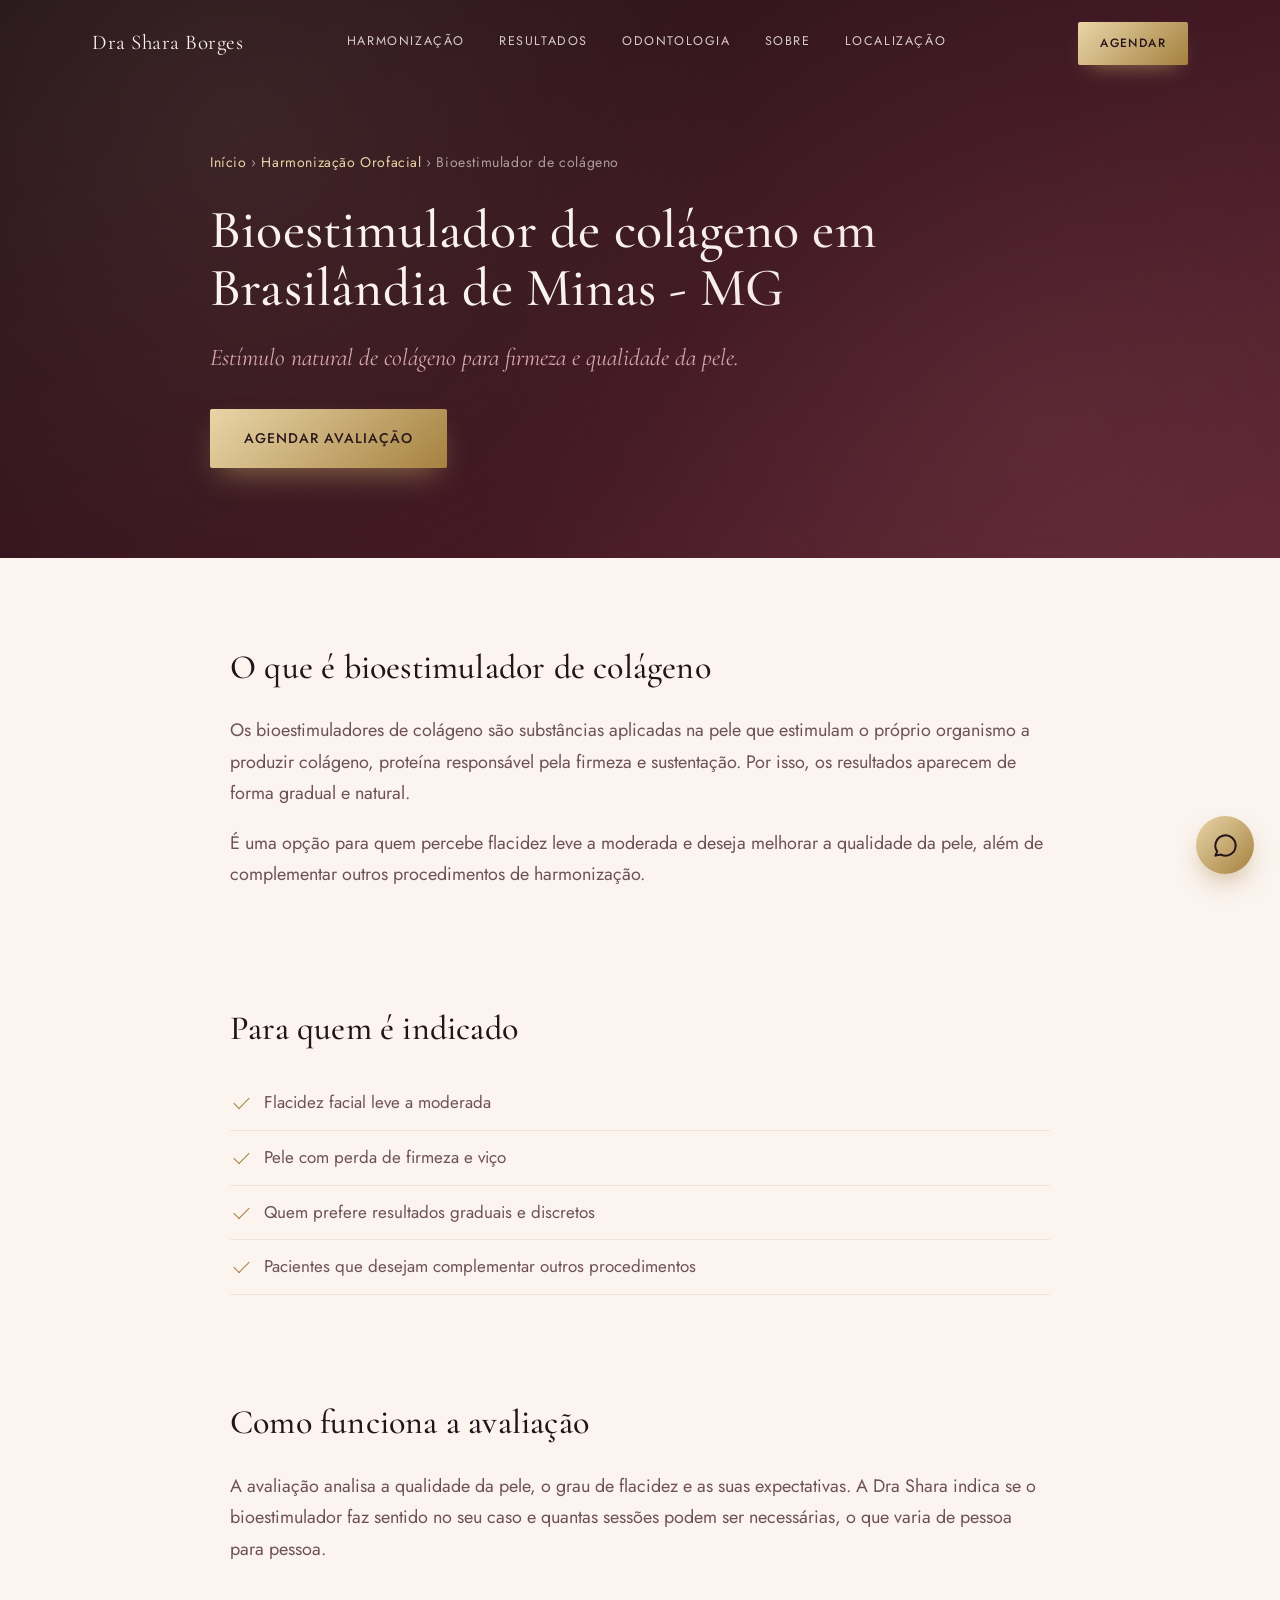
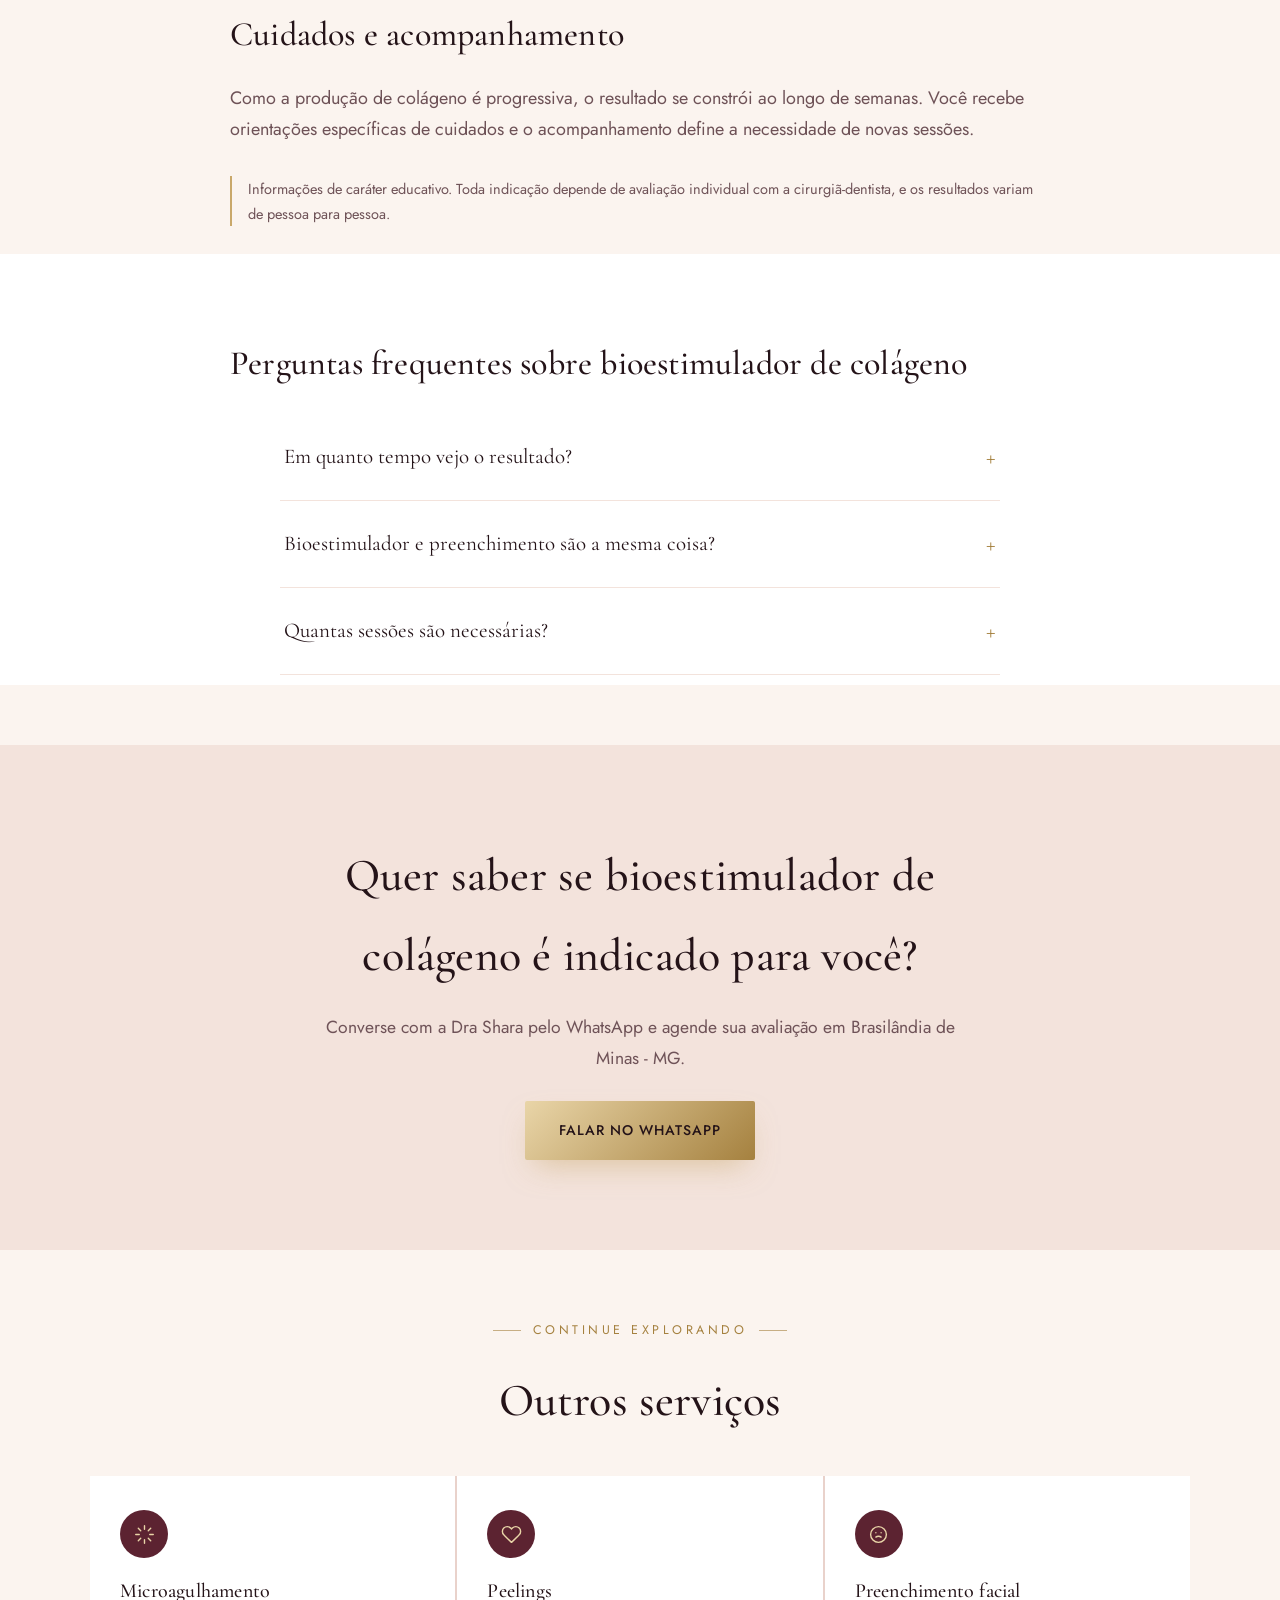
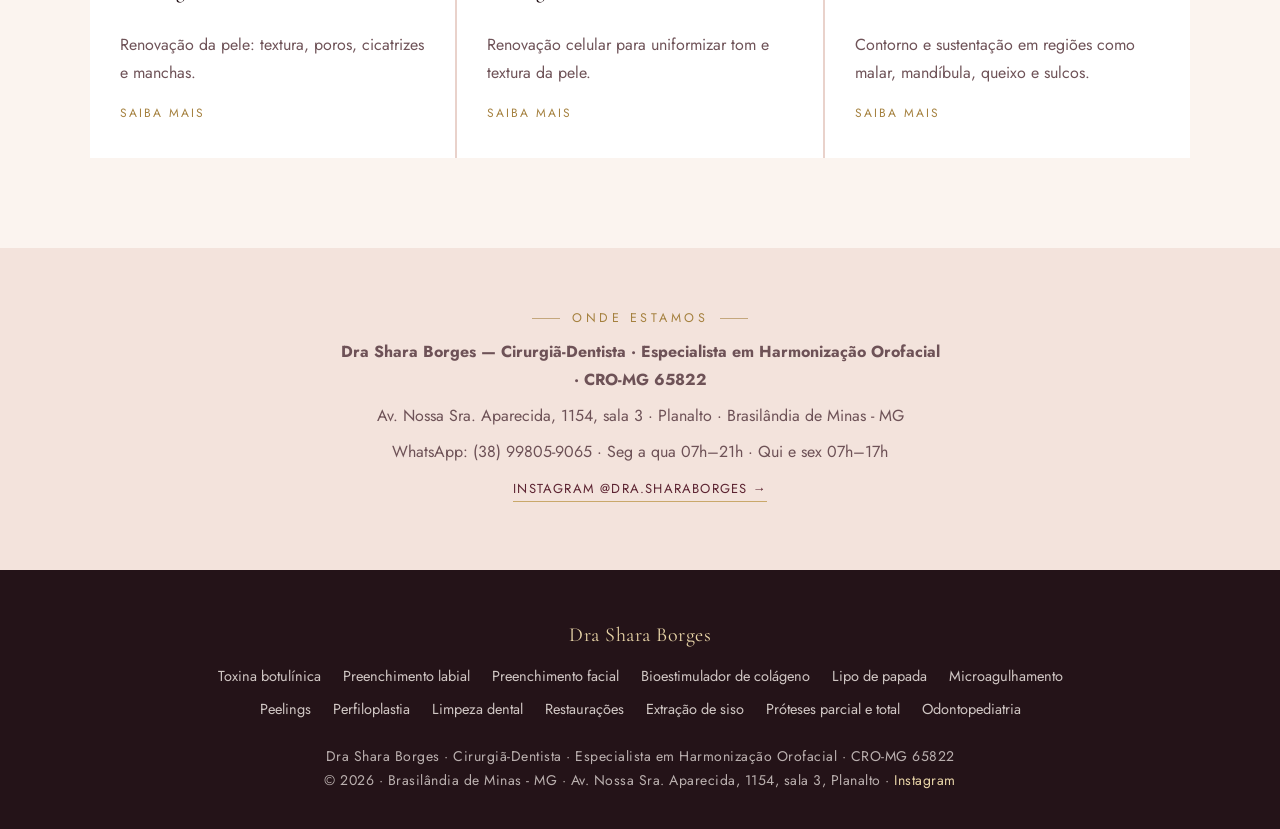
==== commit 6c6f7e2f: "Capa de compartilhamento: opção C" ====
--- a/bioestimulador-de-colageno-brasilandia-de-minas/index.html
+++ b/bioestimulador-de-colageno-brasilandia-de-minas/index.html
@@ -12,7 +12,10 @@
 <meta property="og:title" content="Bioestimulador de colágeno em Brasilândia de Minas - MG | Dra Shara Borges">
 <meta property="og:description" content="Bioestimulador de colágeno em Brasilândia de Minas - MG: firmeza e qualidade da pele. Avaliação individual com a Dra Shara Borges.">
 <meta property="og:url" content="https://annepriscilla.github.io/anne-dra-shara-borges/bioestimulador-de-colageno-brasilandia-de-minas/">
-<meta property="og:image" content="https://annepriscilla.github.io/anne-dra-shara-borges/assets/dra-shara.jpg">
+<meta property="og:image" content="https://annepriscilla.github.io/anne-dra-shara-borges/assets/capa-compartilhamento-c.jpg">
+<meta property="og:image:width" content="1200">
+<meta property="og:image:height" content="630">
+<meta name="twitter:card" content="summary_large_image">
 <link rel="preconnect" href="https://fonts.googleapis.com">
 <link rel="preconnect" href="https://fonts.gstatic.com" crossorigin>
 <link href="https://fonts.googleapis.com/css2?family=Cormorant+Garamond:ital,wght@0,400;0,500;0,600;1,400;1,500&family=Jost:wght@300;400;500;600&display=swap" rel="stylesheet">
--- a/assets/style.css
+++ b/assets/style.css
@@ -365,3 +365,53 @@
   .rnav { display: flex; justify-content: center; gap: 12px; margin-top: 6px; }
   .rnav button { width: 44px; height: 44px; border-radius: 50%; border: 1px solid var(--gold); background: transparent; color: var(--wine); font-size: 18px; cursor: pointer; transition: background 0.25s, color 0.25s; }
   .rnav button:hover { background: var(--wine); color: var(--cream); }
+
+  /* menu mais compacto em telas médias */
+  @media (max-width: 1240px) { .nav-links { gap: 20px; } .nav-links a { letter-spacing: 1.1px; font-size: 12px; } .nav-cta { margin-left: 18px; } }
+  @media (max-width: 1020px) { .nav-links a[href="#duvidas"] { display: none; } }
+
+  /* botão flutuante do WhatsApp pulsando */
+  .whats-float { animation: pulso-whats 2.2s ease-out infinite; }
+  @keyframes pulso-whats {
+    0%   { box-shadow: 0 12px 26px -8px rgba(165,129,63,0.6), 0 0 0 0 rgba(201,168,106,0.6); }
+    70%  { box-shadow: 0 12px 26px -8px rgba(165,129,63,0.6), 0 0 0 26px rgba(201,168,106,0); }
+    100% { box-shadow: 0 12px 26px -8px rgba(165,129,63,0.6), 0 0 0 0 rgba(201,168,106,0); }
+  }
+  .whats-float:hover { animation-play-state: paused; }
+  @media (prefers-reduced-motion: reduce) { .whats-float { animation: none; } }
+
+  /* legibilidade: textos secundários maiores, mais escuros e menos finos */
+  :root { --text-soft: #6F5358; }
+  body { font-weight: 400; }
+  .section-label { font-size: 12.5px; }
+  .section-intro { font-size: 18px; color: var(--text-soft); }
+  .trust p { font-size: 16.5px; color: var(--text-soft); }
+  .servico h3 { font-size: 20px; }
+  .servico p { font-size: 16px; color: var(--text-soft); }
+  .hero-local { font-size: 14.5px; color: rgba(251,244,239,0.8); }
+  .resultados-nota { font-size: 14.5px; }
+  .faq details p { font-size: 17px; }
+  .faq summary { font-size: 21px; }
+  .horarios li { font-size: 16.5px; }
+  .local-info p { font-size: 16.5px; color: var(--text-soft); }
+  .nota-legal { font-size: 14.5px !important; }
+  .rcard figcaption span { font-size: 12.5px; }
+  .reviews-head { font-size: 15.5px; }
+  .sobre-text p { font-size: 18px; }
+  .cta-mid-inner p, .google-review p:not(.rating) { font-size: 17.5px; color: var(--text-soft); }
+  .cta-final p { font-size: 17.5px; color: rgba(251,244,239,0.88); }
+  .prose p { font-size: 18px; }
+  .checklist li { font-size: 17px; }
+  footer p { font-size: 14px; color: rgba(251,244,239,0.7); }
+  .foot-links a { font-size: 14.5px; color: rgba(251,244,239,0.8); }
+  .crumbs { font-size: 14px; }
+  @media (max-width: 700px) {
+    .section-intro { font-size: 18.5px; }
+    .trust p { font-size: 17px; }
+    .servico p { font-size: 16.5px; }
+    .hero-tagline { font-size: 22px; }
+    .rcard blockquote { font-size: 22px; }
+    .faq details p, .prose p { font-size: 18px; }
+    .btn { font-size: 15px; }
+  }
+  .hero-tagline { text-wrap: balance; }
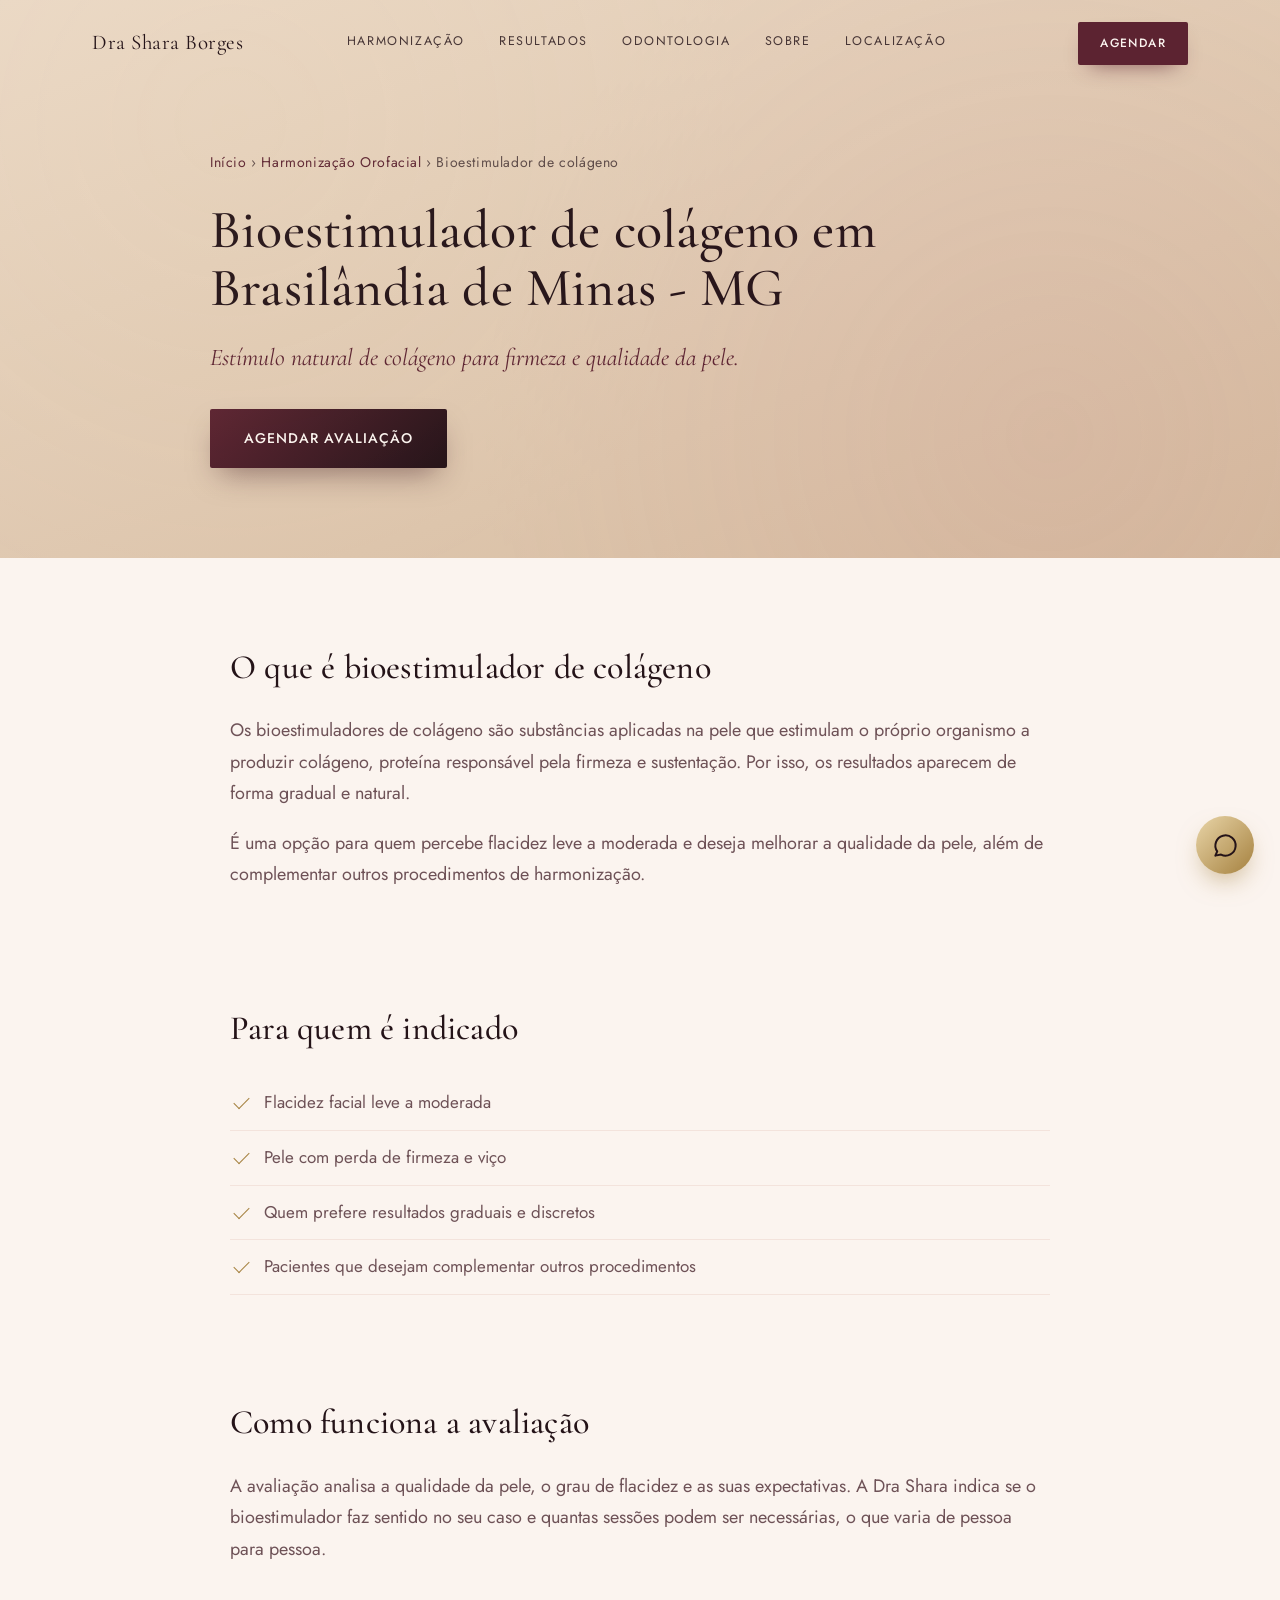
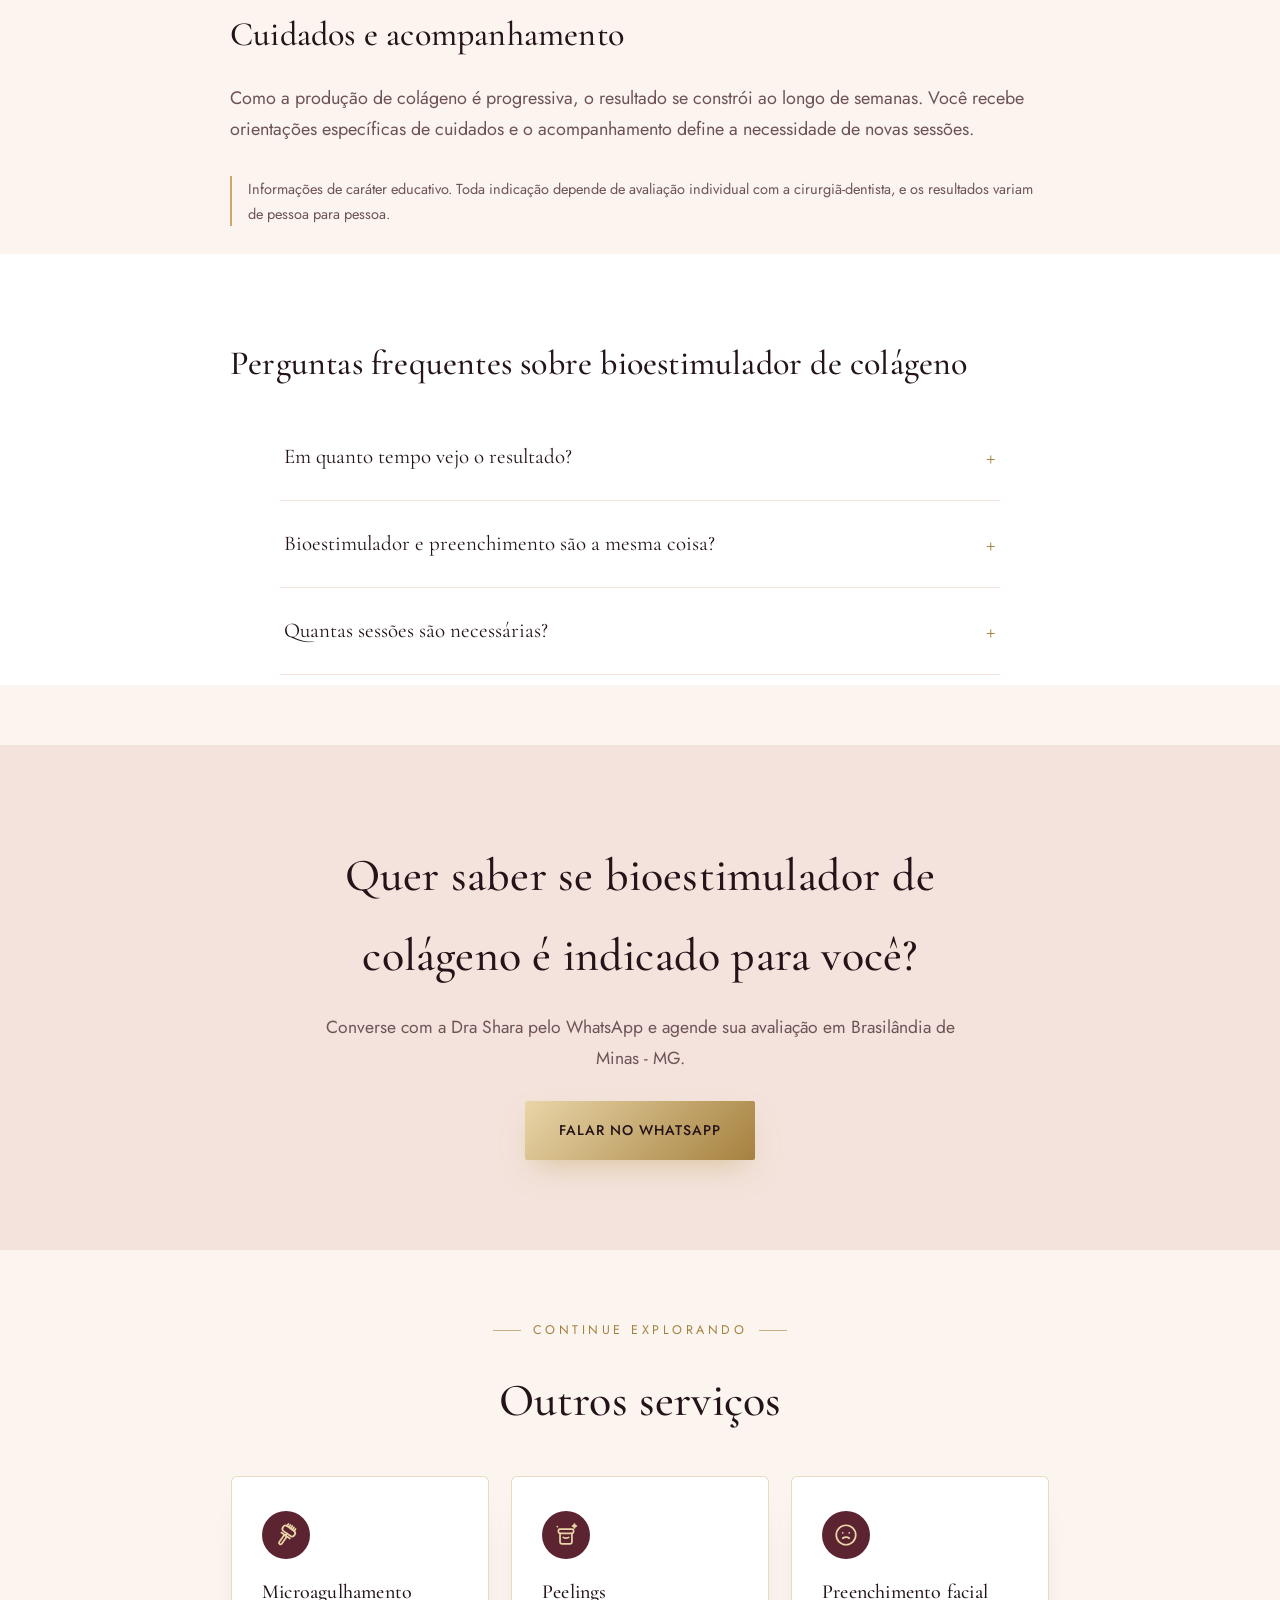
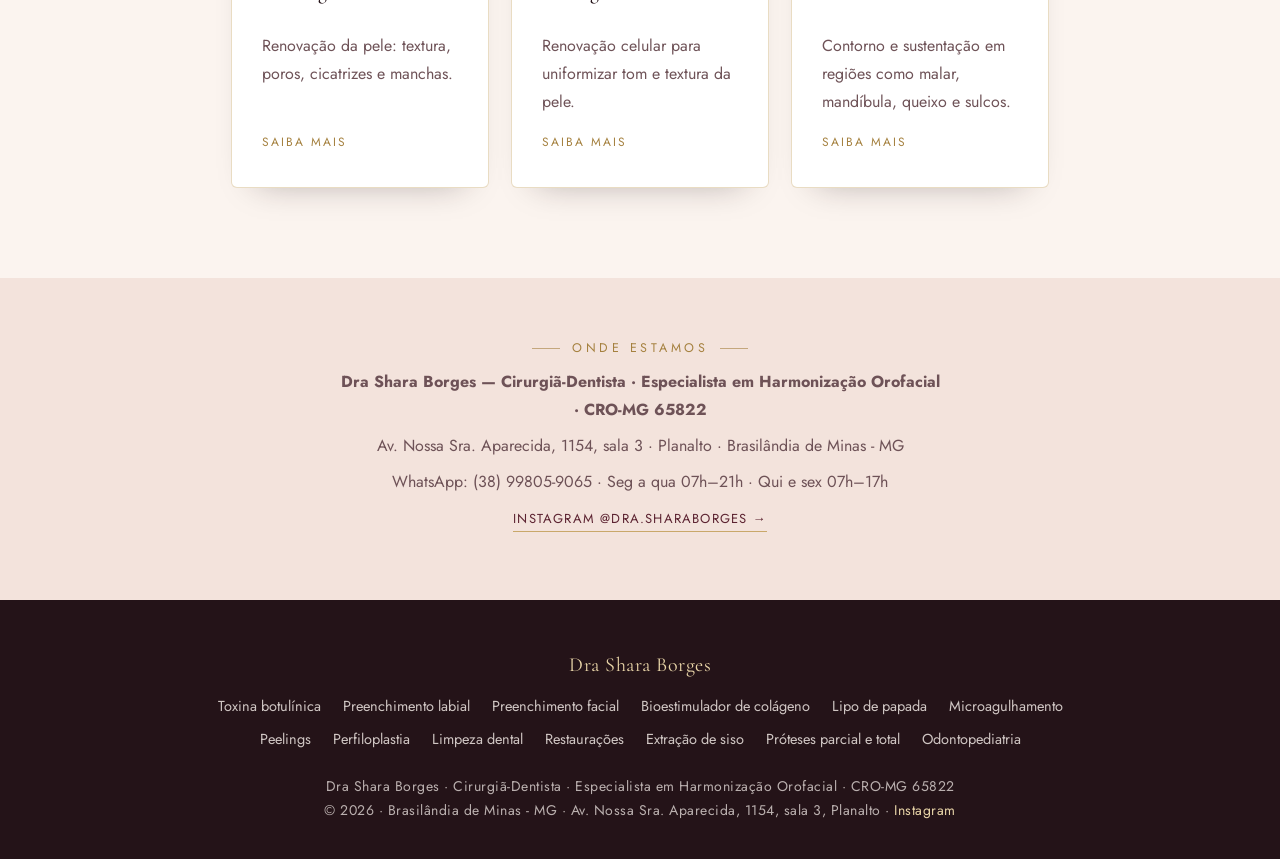
==== commit 49e39869: "Ícones novos dos serviços" ====
--- a/bioestimulador-de-colageno-brasilandia-de-minas/index.html
+++ b/bioestimulador-de-colageno-brasilandia-de-minas/index.html
@@ -72,9 +72,9 @@
   <p class="section-label">Continue explorando</p>
   <h2>Outros serviços</h2>
   <div class="servicos-grid">
-    <div class="servico"><div class="icon-ring"><svg viewBox="0 0 24 24" fill="none" stroke-width="1.6" stroke-linecap="round" stroke-linejoin="round"><path d="M12 2v4M12 18v4M4.9 4.9l2.8 2.8M16.3 16.3l2.8 2.8M2 12h4M18 12h4M4.9 19.1l2.8-2.8M16.3 7.7l2.8-2.8"/></svg></div>
+    <div class="servico"><div class="icon-ring"><svg viewBox="0 0 24 24" fill="none" stroke-width="1.6" stroke-linecap="round" stroke-linejoin="round" overflow="visible"><g transform="rotate(35 12 12)"><rect x="5.5" y="4.6" width="13" height="5.8" rx="2.9"/><path d="M8 2.4v2.2M10 2v2.6M12 1.8v2.8M14 2v2.6M16 2.4v2.2"/><path d="M12 10.4v2.2M7.2 12.6h9.6"/><rect x="10.6" y="12.6" width="2.8" height="9.6" rx="1.4"/></g></svg></div>
       <h3><a href="../microagulhamento-brasilandia-de-minas/">Microagulhamento</a></h3><p>Renovação da pele: textura, poros, cicatrizes e manchas.</p><span class="mais">Saiba mais</span></div>
-    <div class="servico"><div class="icon-ring"><svg viewBox="0 0 24 24" fill="none" stroke-width="1.6" stroke-linecap="round" stroke-linejoin="round"><path d="M20.8 4.6a5.5 5.5 0 0 0-7.8 0L12 5.6l-1-1a5.5 5.5 0 0 0-7.8 7.8l1 1L12 21l7.8-7.6 1-1a5.5 5.5 0 0 0 0-7.8z"/></svg></div>
+    <div class="servico"><div class="icon-ring"><svg viewBox="0 0 24 24" fill="none" stroke-width="1.6" stroke-linecap="round" stroke-linejoin="round" overflow="visible"><rect x="5" y="6.5" width="14" height="4" rx="1.4"/><path d="M6.5 10.5v7.7a2 2 0 0 0 2 2h7a2 2 0 0 0 2-2v-7.7"/><path d="M9.5 14.2c1.6 1 3.4 1 5 0"/><path d="M19.8 1.9l.5 1.3 1.3.5-1.3.5-.5 1.3-.5-1.3-1.3-.5 1.3-.5z"/><path d="M4 4.2h.01"/></svg></div>
       <h3><a href="../peelings-brasilandia-de-minas/">Peelings</a></h3><p>Renovação celular para uniformizar tom e textura da pele.</p><span class="mais">Saiba mais</span></div>
     <div class="servico"><div class="icon-ring"><svg viewBox="0 0 24 24" fill="none" stroke-width="1.6" stroke-linecap="round" stroke-linejoin="round"><circle cx="12" cy="12" r="9"/><path d="M9 15c.83-.67 1.87-1 3-1s2.17.33 3 1M9 10h.01M15 10h.01"/></svg></div>
       <h3><a href="../preenchimento-facial-brasilandia-de-minas/">Preenchimento facial</a></h3><p>Contorno e sustentação em regiões como malar, mandíbula, queixo e sulcos.</p><span class="mais">Saiba mais</span></div>
--- a/assets/style.css
+++ b/assets/style.css
@@ -415,3 +415,45 @@
     .btn { font-size: 15px; }
   }
   .hero-tagline { text-wrap: balance; }
+/* tema bege (prévia): topo claro no bege da capa C, vinho e dourado como detalhes */
+header { background: linear-gradient(160deg, #EBD9C6 0%, #D6BB9F 100%); }
+header::before { opacity: .35; }
+.grain { opacity: .03; }
+header h1 { color: var(--ink); } header h1 em { color: var(--gold-deep); }
+.hero-tagline { color: var(--wine); }
+.hero-local { color: rgba(36,19,24,.75); }
+header .btn:not(.btn-ghost) { background: linear-gradient(135deg, var(--wine), var(--ink)); color: var(--cream); box-shadow: 0 14px 30px -10px rgba(61,23,33,.5); }
+.btn-ghost { color: var(--ink); border-color: rgba(36,19,24,.45); }
+.btn-ghost:hover { color: var(--wine); border-color: var(--wine); }
+nav:not(.scrolled) .nav-logo { color: var(--ink); }
+nav:not(.scrolled) .nav-links a { color: rgba(36,19,24,.82); }
+nav:not(.scrolled) .nav-links a:hover { color: var(--wine); }
+nav:not(.scrolled) .nav-links a::after { background: var(--wine); }
+nav:not(.scrolled) .nav-cta { background: var(--wine); color: var(--cream); box-shadow: 0 10px 22px -12px rgba(92,35,49,.8); }
+.photo-frame { box-shadow: 0 0 0 7px #FBF4EF, 0 0 0 8.5px var(--gold), 0 30px 60px -20px rgba(92,35,49,.35); }
+.sobre { background: linear-gradient(160deg, #F6E9DE 0%, #EBD5C2 100%); color: var(--text); }
+.sobre h2 { color: var(--ink); }
+.sobre .section-label { color: var(--gold-deep); }
+.sobre .section-label::before, .sobre .section-label::after { background: var(--gold-deep); }
+.sobre-text p { color: var(--text); }
+.sobre .btn { background: linear-gradient(135deg, var(--wine), var(--ink)); color: var(--cream); box-shadow: 0 14px 30px -10px rgba(61,23,33,.45); }
+.cred-card { border-color: rgba(165,129,63,.55); background: rgba(255,255,255,.55); }
+.cred-num { color: var(--wine); } .cred-role { color: var(--ink); } .cred-sub { color: var(--text-soft); }
+.link-arrow.light { color: var(--wine); }
+.page-hero { background: linear-gradient(160deg, #EBD9C6 0%, #D6BB9F 100%); }
+.page-hero h1 { color: var(--ink); } .page-hero .lead { color: var(--wine); }
+.crumbs { color: rgba(36,19,24,.7); } .crumbs a { color: var(--wine); }
+.page-hero .btn { background: linear-gradient(135deg, var(--wine), var(--ink)); color: var(--cream); }
+
+/* barra do menu ao rolar (opção B: clara com sombra) */
+nav.scrolled{background:rgba(251,244,239,.97);box-shadow:0 12px 32px -14px rgba(36,19,24,.45);border-bottom:1px solid rgba(201,168,106,.4)}
+
+/* serviços: cartões separados e centralizados (opção B) */
+.servicos-grid{display:flex!important;flex-wrap:wrap;justify-content:center;gap:22px!important;background:none!important;max-width:1100px}
+.servico{flex:0 1 calc(25% - 17px);min-width:230px;border:1px solid rgba(201,168,106,.4);border-radius:6px;box-shadow:0 18px 34px -26px rgba(36,19,24,.4)}
+.odontologia .servicos-grid{background:none!important}
+.odontologia .servico{flex-basis:calc(33.333% - 15px)}
+@media(max-width:700px){.servico,.odontologia .servico{flex:1 1 100%}}
+
+/* ícones dos serviços aprovados (25/11/2026) */
+.servico .icon-ring svg { width: 26px; height: 26px; }
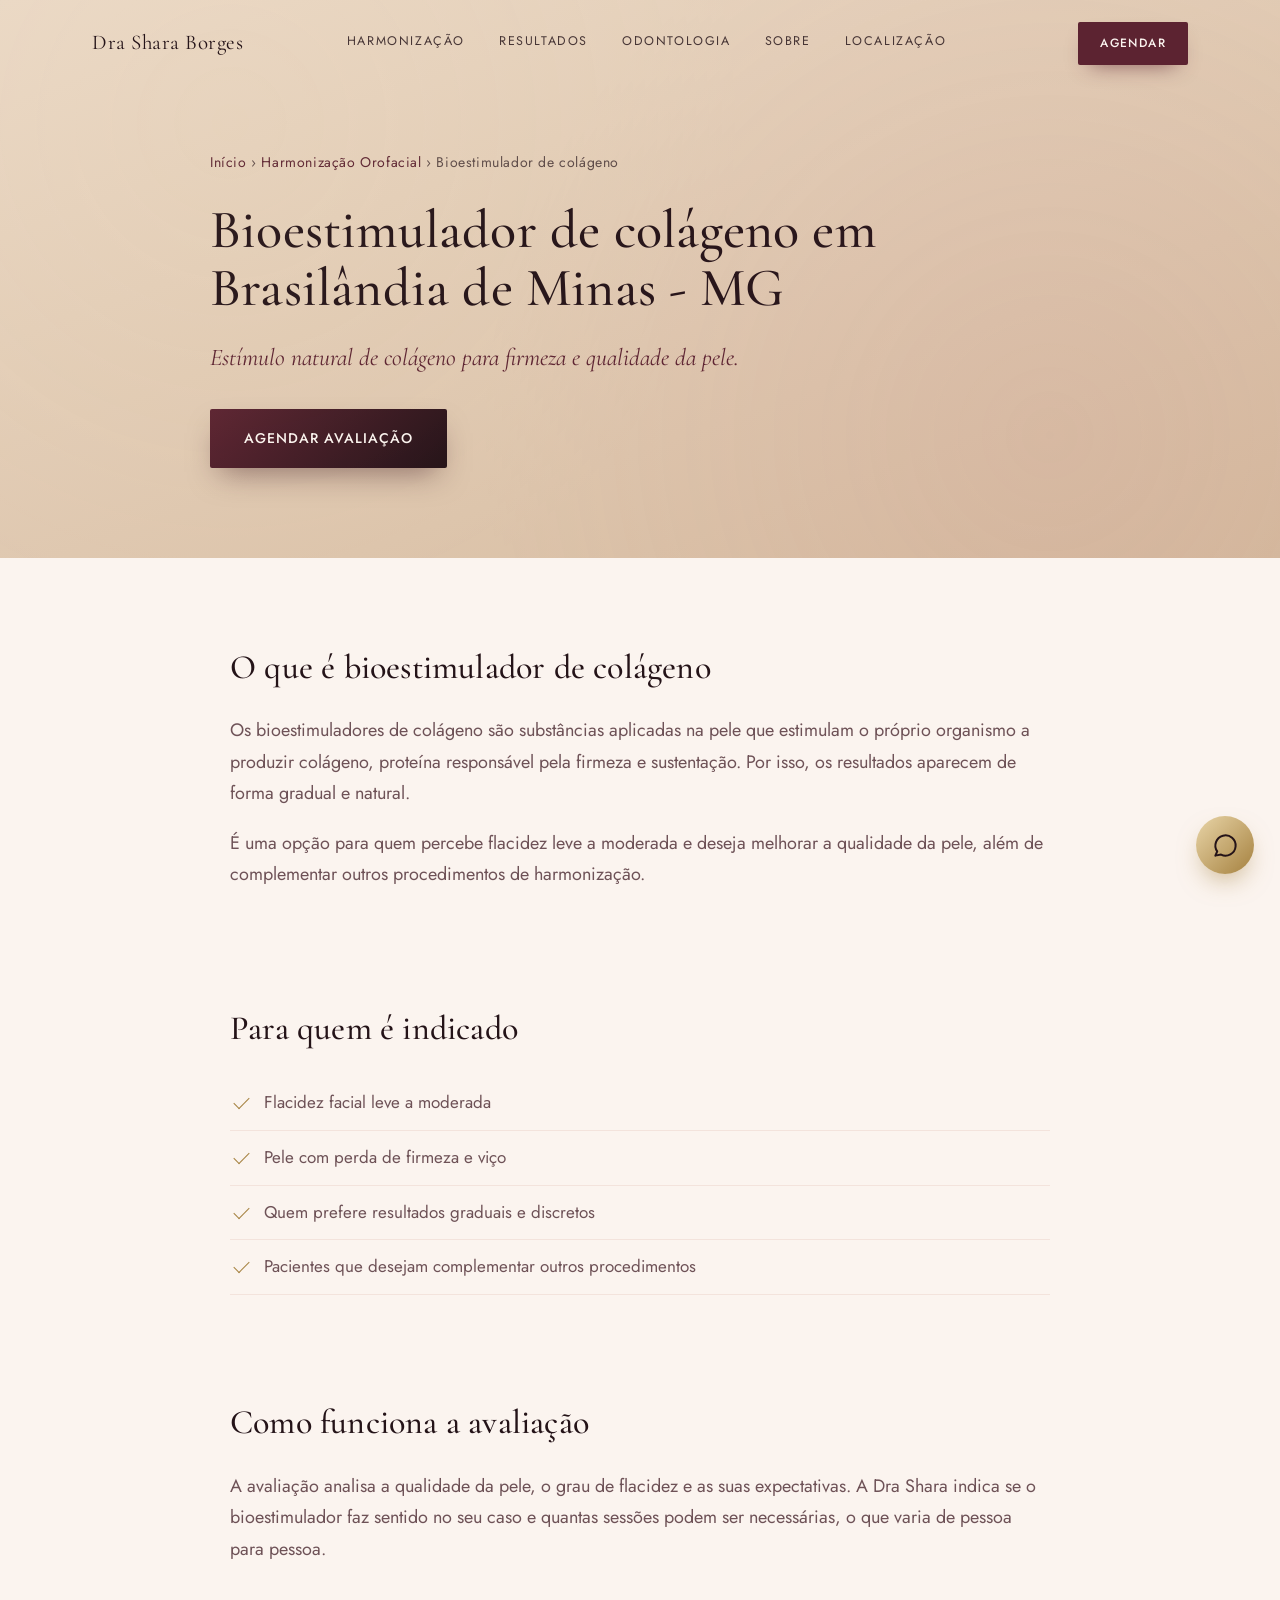
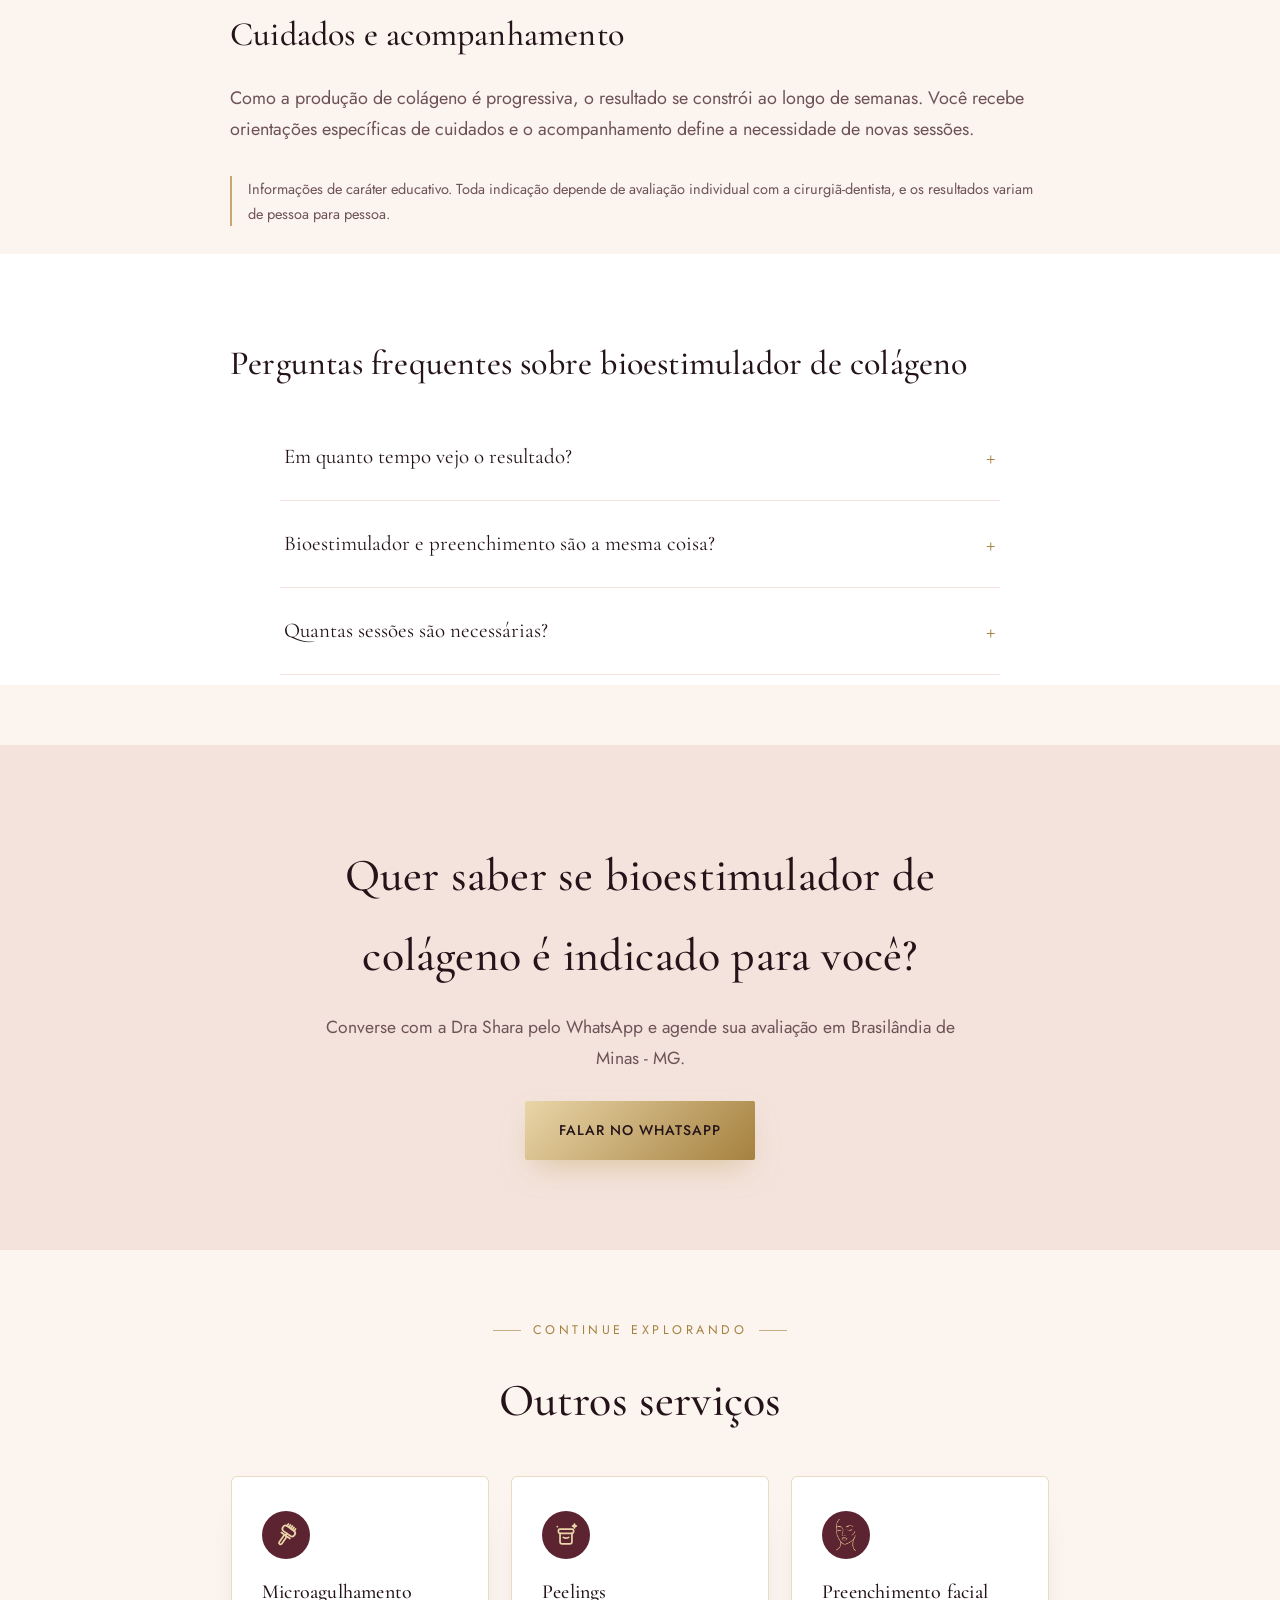
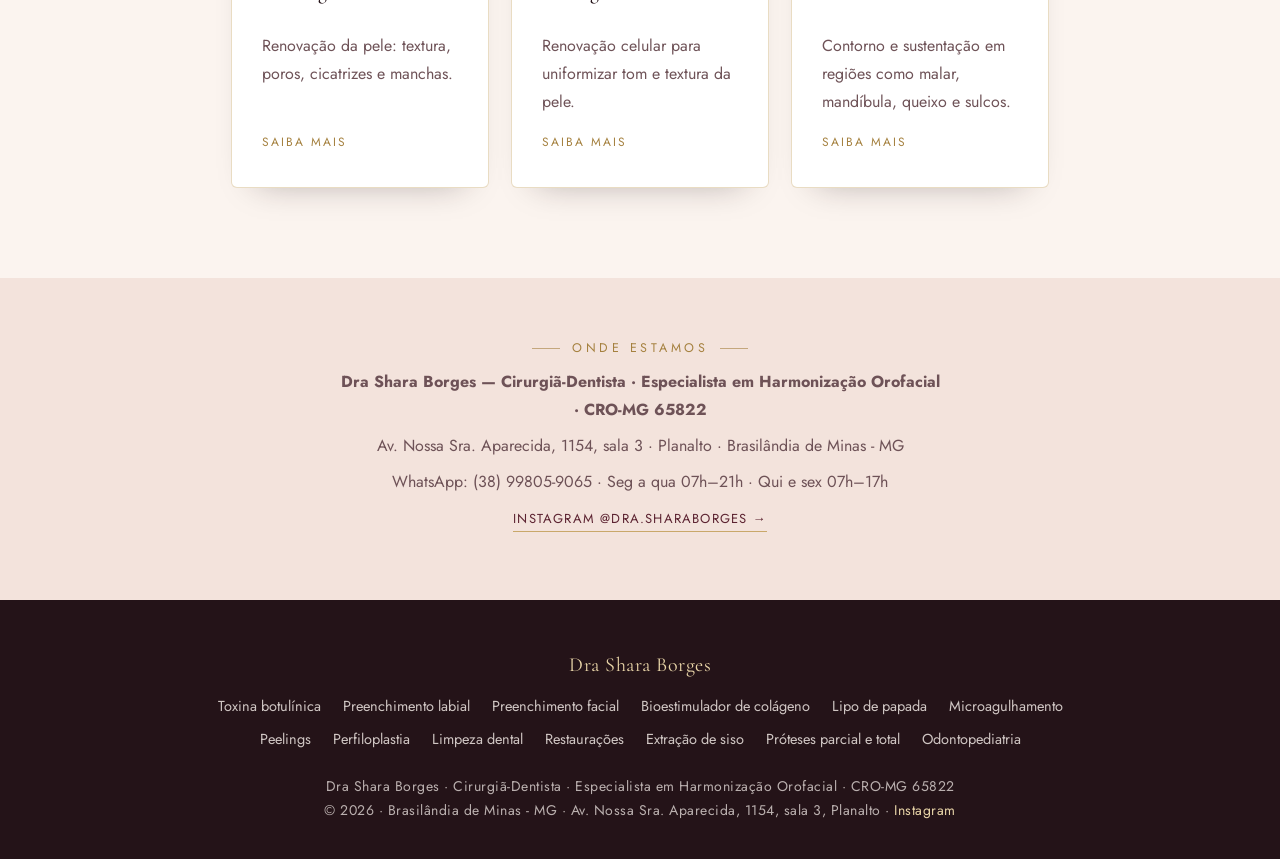
==== commit be03621a: "Ícone do preenchimento facial" ====
--- a/bioestimulador-de-colageno-brasilandia-de-minas/index.html
+++ b/bioestimulador-de-colageno-brasilandia-de-minas/index.html
@@ -76,7 +76,7 @@
       <h3><a href="../microagulhamento-brasilandia-de-minas/">Microagulhamento</a></h3><p>Renovação da pele: textura, poros, cicatrizes e manchas.</p><span class="mais">Saiba mais</span></div>
     <div class="servico"><div class="icon-ring"><svg viewBox="0 0 24 24" fill="none" stroke-width="1.6" stroke-linecap="round" stroke-linejoin="round" overflow="visible"><rect x="5" y="6.5" width="14" height="4" rx="1.4"/><path d="M6.5 10.5v7.7a2 2 0 0 0 2 2h7a2 2 0 0 0 2-2v-7.7"/><path d="M9.5 14.2c1.6 1 3.4 1 5 0"/><path d="M19.8 1.9l.5 1.3 1.3.5-1.3.5-.5 1.3-.5-1.3-1.3-.5 1.3-.5z"/><path d="M4 4.2h.01"/></svg></div>
       <h3><a href="../peelings-brasilandia-de-minas/">Peelings</a></h3><p>Renovação celular para uniformizar tom e textura da pele.</p><span class="mais">Saiba mais</span></div>
-    <div class="servico"><div class="icon-ring"><svg viewBox="0 0 24 24" fill="none" stroke-width="1.6" stroke-linecap="round" stroke-linejoin="round"><circle cx="12" cy="12" r="9"/><path d="M9 15c.83-.67 1.87-1 3-1s2.17.33 3 1M9 10h.01M15 10h.01"/></svg></div>
+    <div class="servico"><div class="icon-ring"><img src="../assets/icones/preenchimento-facial.png" alt="" width="19" height="32"></div>
       <h3><a href="../preenchimento-facial-brasilandia-de-minas/">Preenchimento facial</a></h3><p>Contorno e sustentação em regiões como malar, mandíbula, queixo e sulcos.</p><span class="mais">Saiba mais</span></div>
   </div>
 </section>
--- a/assets/style.css
+++ b/assets/style.css
@@ -457,3 +457,4 @@
 
 /* ícones dos serviços aprovados (25/11/2026) */
 .servico .icon-ring svg { width: 26px; height: 26px; }
+.servico .icon-ring img { height: 32px; width: auto; display: block; }
